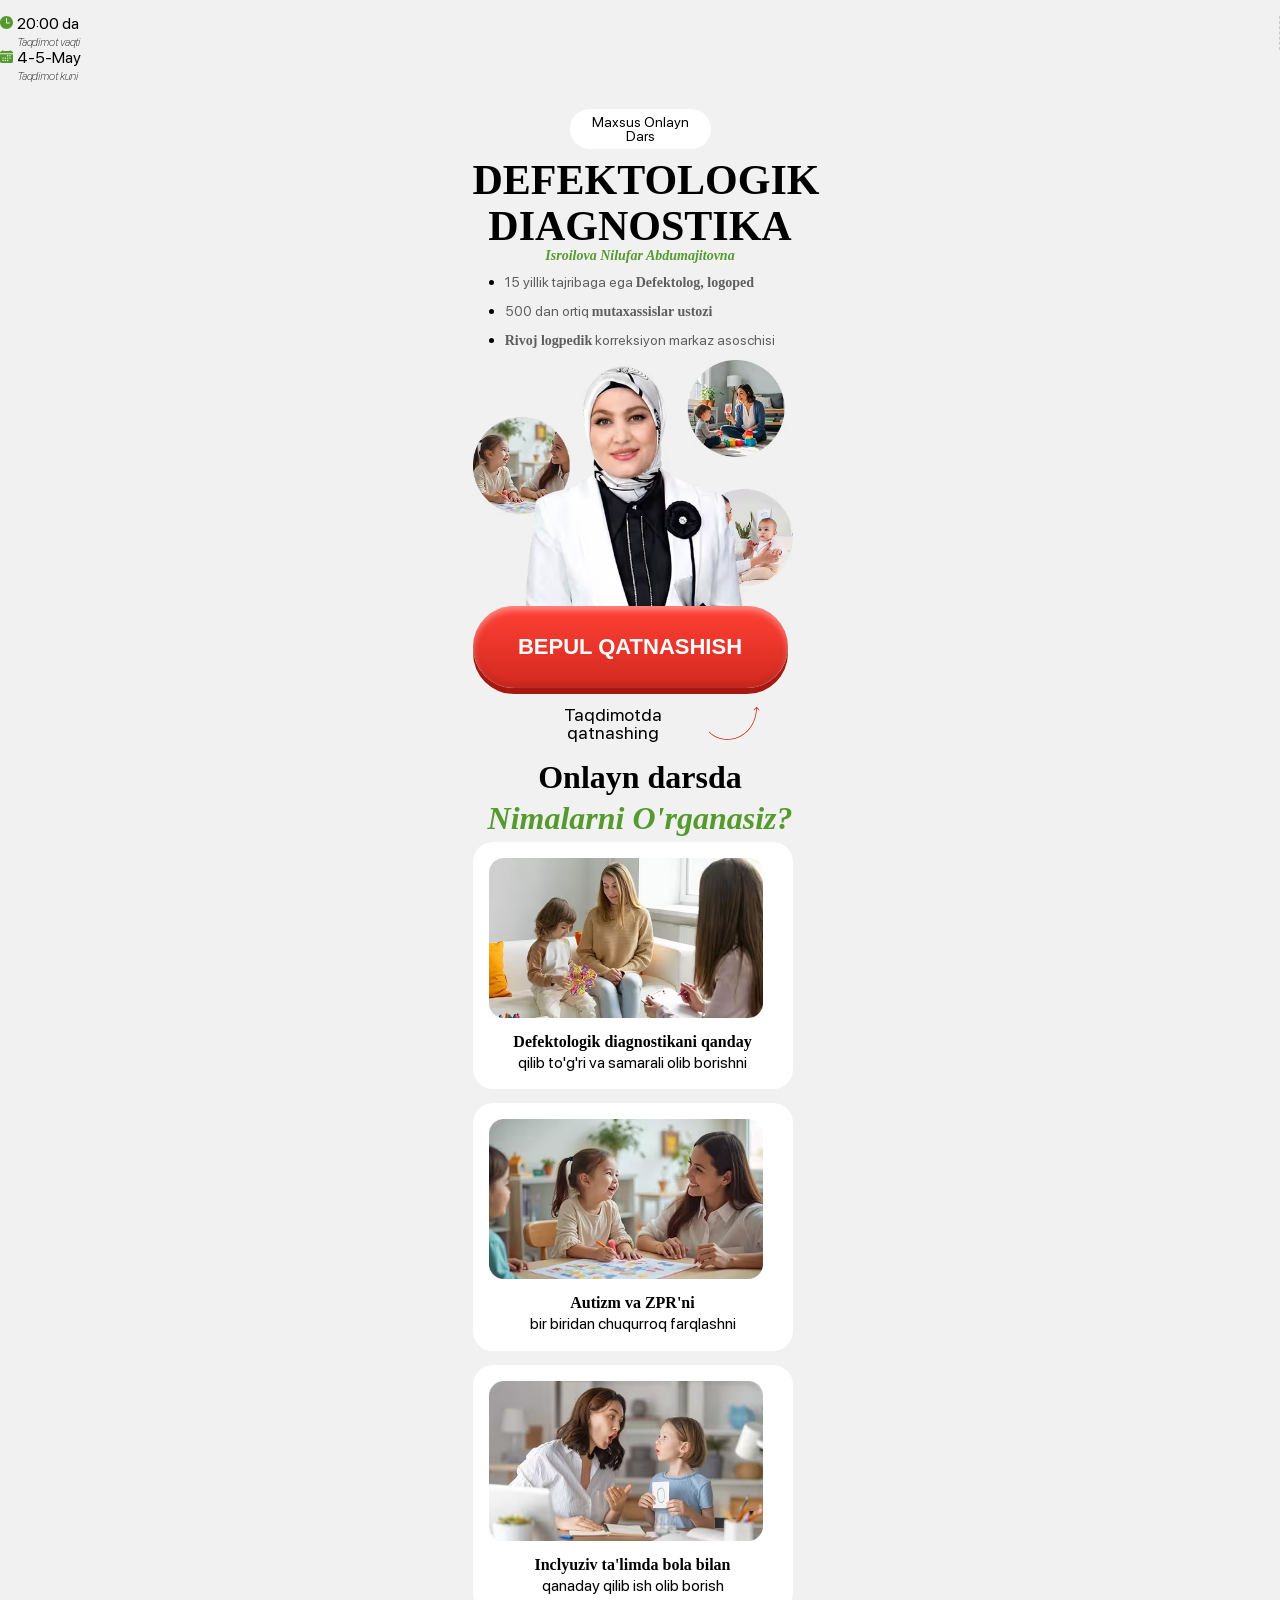
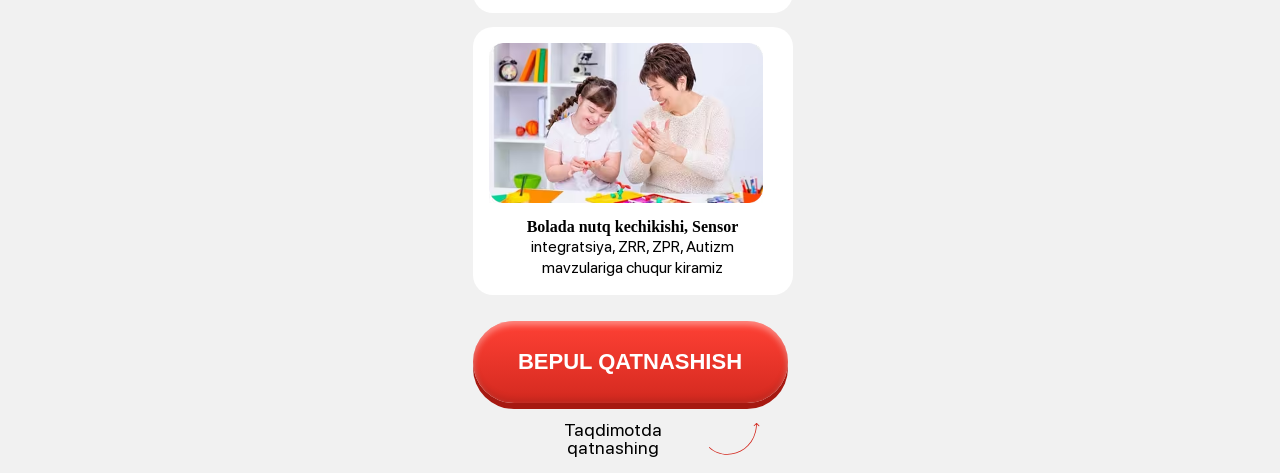
==== a/index.html @ 93848350 "first commit" ====
<!DOCTYPE html>
<html lang="uz">

<head>
  <meta charset="UTF-8">
  <meta name="viewport" content="width=device-width, initial-scale=1.0">
  <title>Isroilova Nilufar Abdumajitovna</title>
  <style>
    * {
      margin: 0;
      padding: 0;
      box-sizing: border-box
    }

    body {
      background-color: #F1F1F1
    }

    .header {
      padding-top: 16px;
      padding-bottom: 24px
    }
a
    .header__container {
      max-width: 375px;
      margin-left: auto;
      margin-right: auto;
      padding-left: 20px;
      padding-right: 20px;
      display: flex;
      align-items: start;
      justify-content: center;
      gap: 14px
    }

    .header__row {
      display: flex;
      align-items: start;
      gap: 4px;
      border-right: 1px dashed #CBCBCB;
      padding-right: 14px
    }

    .header__row__1 {
      display: flex;
      align-items: start;
      gap: 4px
    }

    .right__text {
      font-family: SFProDisplayRegular;
      font-weight: 400;
      font-size: 16px;
      line-height: 100%;
      color: #000
    }

    .right__span {
      margin-top: 5px;
      font-family: SFProDisplayThin;
      font-weight: 200;
      font-size: 11px;
      line-height: 100%
    }

    .hero {
      padding-top: 1px;
      padding-bottom: 15px
    }

    .hero__container {
      max-width: 375px;
      margin-left: auto;
      margin-right: auto;
      padding-left: 20px;
      padding-right: 20px
    }

    .hero__text {
      font-family: SFProDisplayRegular;
      font-weight: 400;
      font-size: 14px;
      line-height: 100%;
      text-align: center;
      color: #000;
      background-color: #FFF;
      padding: 6px 10px;
      max-width: 141px;
      width: 100%;
      margin-left: auto;
      margin-right: auto;
      margin-bottom: 8px;
      border-radius: 50px
    }

    .hero__title {
      font-family: SFProDisplayBold;
      font-weight: 700;
      font-size: clamp(26px, 11vw, 42px);
      line-height: 110.00000000000001%;
      text-align: center;
      margin-left: auto;
      margin-right: auto
    }

    .hero__inner {
      margin-left: auto;
      margin-right: auto;
      display: flex;
      align-items: center;
      flex-direction: column
    }

    .inner__text {
      font-family: PlayfairDisplay;
      font-weight: 700;
      font-size: 14px;
      line-height: 100%;
      color: #559A2D;
      font-style: italic
    }

    .nav__list {
      margin-top: 10px;
      display: flex;
      align-items: start;
      flex-direction: column;
      gap: 10px;
      margin-bottom: 10px
    }

    .nav__link {
      font-family: SFProDisplayRegular;
      font-weight: 400;
      font-size: 14px;
      line-height: 120%;
      text-decoration: none;
      color: #5E5E5E
    }

    .nav__link span {
      font-family: SFProDisplayBold;
      font-weight: 700;
      font-size: 14px;
      line-height: 120%
    }

    .logo {
      height: auto;
      max-width: 320px;
      width: 100%
    }

    .hero__btn {
      margin-top: -48px;
      font-family: 'SF Pro Display', sans-serif;
      font-weight: 700;
      font-size: 22px;
      line-height: 100%;
      text-align: center;
      text-transform: uppercase;
      color: #FFF;
      max-width: 315px;
      width: 100%;
      padding: 30px 0;
      cursor: pointer;
      border: none;
      border-radius: 100px;
      background: linear-gradient(180deg, #FF4135 0%, #D3291F 100%);
      box-shadow: 0 6px 0 0 #A61911, inset 0 4px 6px rgb(255 255 255 / .4), inset 0 -4px 6px rgb(0 0 0 / .1);
      transition: all 0.2s ease;
      margin-left: auto;
      margin-right: auto
    }

    .hero__btn:active {
      transform: translateY(3px);
      box-shadow: 0 3px 0 0 #A61911, inset 0 4px 6px rgb(255 255 255 / .4)
    }

    .hero__box {
      margin-top: 18px;
      gap: 4px;
      display: flex;
      align-items: center;
      margin-left: auto;
      margin-right: auto;
      max-width: 240px;
      width: 100%
    }

    .hero__box__text {
      font-family: SFProDisplayRegular;
      font-weight: 400;
      font-size: 18px;
      line-height: 100%;
      text-align: center
    }

    .arrow {
      height: auto
    }

    .online {
      padding-top: 0;
      padding-bottom: 16px
    }

    .online__container {
      max-width: 375px;
      margin-left: auto;
      margin-right: auto;
      padding-left: 20px;
      padding-right: 20px
    }

    .online__title {
      font-family: SFProDisplayBold;
      font-weight: 700;
      font-style: Bold;
      font-size: clamp(24px, 7vw, 32px);
      line-height: 130%;
      text-align: center;
      margin-bottom: 2px
    }

    .online__title span {
      font-family: PlayfairDisplay;
      font-weight: 700;
      font-style: Bold;
      font-style: italic;
      font-size: clamp(24px, 7vw, 32px);
      line-height: 130%;
      text-align: center;
      color: #559A2D;
      text-transform: capitalize
    }

    .wrapper {
      margin-bottom: 60px
    }

    .wrapper__col {
      max-width: 320px;
      width: 100%;
      padding: 16px;
      background-color: #fff;
      margin-bottom: 14px;
      border-radius: 20px
    }

    .hero__img {
      margin-bottom: 10px;
      max-width: 274px;
      width: 100%;
      margin-left: auto;
      margin-right: auto;
      height: auto
    }

    .col__text {
      font-family: SFProDisplayRegular;
      font-weight: 400;
      font-size: 16px;
      line-height: 130%;
      text-align: center
    }

    .col__text b {
      font-family: SFProDisplayBold;
      font-weight: 700;
      font-size: 16px;
      line-height: 130%;
      text-align: center
    }

   @media (max-width:340px) {
    .col__text b {
      font-size: 15px;
    }
   }
  </style>
  <link rel="stylesheet" href="./css/main.css" media="print" onload="this.media='all'" />
  <noscript>
    <link rel="stylesheet" href="./css/main.css" />
  </noscript>
</head>

<body>

  <header class="header">
    <div class="header__container container">
      <div class="header__row">
        <img src="./images/header/clock.svg" width="13" height="13" loading="lazy" decoding="async" alt="Logo">
        <div>
          <p class="right__text">20:00 da</p>
          <span class="right__span">Taqdimot vaqti</span>
        </div>
      </div>
      <div class="header__row__1">
        <img src="./images/header/clanedar.svg" width="13" height="13" loading="lazy" decoding="async" alt="Logo">
        <div>
          <p class="right__text">4-5-May</p>
          <span class="right__span">Taqdimot kuni</span>
        </div>
      </div>
    </div>
  </header>

  <main>
    <section class="hero">
      <div class="hero__container container">
        <p class="hero__text">Maxsus Onlayn Dars</p>
        <h2 class="hero__title">
          DEFEKTOLOGIK <br>
          DIAGNOSTIKA
        </h2>
        <div class="hero__inner">
          <p class="inner__text">Isroilova Nilufar Abdumajitovna</p>
          <ul class="nav__list">
            <li class="nav__item">
              <a href="#" class="nav__link">
                15 yillik tajribaga ega <span>Defektolog, logoped</span>
              </a>
            </li>
            <li class="nav__item">
              <a href="#" class="nav__link">
                500 dan ortiq <span>mutaxassislar ustozi</span>
              </a>
            </li>
            <li class="nav__item">
              <a href="#" class="nav__link">
                <span>Rivoj logpedik</span> korreksiyon markaz asoschisi
              </a>
            </li>
          </ul>
        </div>
        <div class="hero__col">
          <img src="./images/hero/logo.avif" width="320" height="310" fetchpriority="high" decoding="async" class="logo"
            alt="logo">
          <button class="hero__btn webinar-cta" id="open">
            Bepul qatnashish
          </button>
        </div>
        <div class="hero__box">
          <p class="hero__box__text">Taqdimotda qatnashing</p>
          <img src="./images/hero/arrow.svg" width="51" height="60" loading="lazy" decoding="async" alt="arrow"
            class="arrow">
        </div>
      </div>
    </section>

    <section class="online">
      <div class="online__container container">
        <h2 class="online__title">Onlayn darsda <br> <span>nimalarni o'rganasiz?</span></h2>
        <div class="wrapper">
          <div class="wrapper__col">
            <img src="./images/hero/img__1.avif" width="274" height="164" loading="lazy" decoding="async" alt="image"
              class="hero__img">
            <p class="col__text"><b>Defektologik diagnostikani qanday</b> <br>
              qilib to'g'ri va samarali olib borishni</p>
          </div>
          <div class="wrapper__col">
            <img src="./images/hero/img__2.avif" width="274" height="164" loading="lazy" decoding="async" alt="image"
              class="hero__img">
            <p class="col__text"><b>Autizm va ZPR'ni</b><br> bir biridan chuqurroq farqlashni</p>
          </div>
          <div class="wrapper__col">
            <img src="./images/hero/img__3.avif" width="274" height="164" loading="lazy" decoding="async" alt="image"
              class="hero__img">
            <p class="col__text"><b>Inclyuziv ta'limda bola bilan</b> <br> qanaday qilib ish olib borish</p>
          </div>
          <div class="wrapper__col">
            <img src="./images/hero/img__4.avif" width="274" height="164" loading="lazy" decoding="async" alt="image"
              class="hero__img">
            <p class="col__text"><b>Bolada nutq kechikishi, Sensor</b> <br> integratsiya, ZRR, ZPR, Autizm <br>
              mavzulariga chuqur kiramiz
            </p>
          </div>
        </div>
        <button class="hero__btn webinar-cta" id="open">
          Bepul qatnashish
        </button>
        <div class="hero__box">
          <p class="hero__box__text">Taqdimotda qatnashing</p>
          <img src="./images/hero/arrow.svg" width="51" height="60" loading="lazy" decoding="async" alt="arrow"
            class="arrow">
        </div>
      </div>
    </section>
  </main>

  <div id="registrationModal" class="homeModal" style="display: none">
    <div class="homeModalOverlay"></div>
    <div class="homeFormContainer">
      <button class="closeButton" id="closeModalBtn">
        <svg xmlns="http://www.w3.org/2000/svg" width="16" height="16" viewBox="0 0 12 12" fill="none">
          <path d="M1 11L11 1M1 1.00001L11 11" stroke="currentColor" stroke-width="1.5" stroke-linecap="round" />
        </svg>
      </button>
      <div class="homeFormTop">
        <h1 class="homeFormTopTitle">
          Ro'yxatdan o'tish uchun <br> ma'lumotlaringizni kiriting!
        </h1>
      </div>
      <form id="registrationForm" name="contact-form">
        <div class="HomeFormRow">
          <label class="HomeFormRowLabel" for="name">Ismingiz:</label>
          <input class="HomeFormRowInput" type="text" id="name" name="name" placeholder="Ismingizni kiriting"
            autocomplete="name" />
          <p class="homeFormErrorText" id="nameError" style="display: none">❌ Ismingizni kiriting!</p>
        </div>

        <div class="HomeFormRow">
          <label class="HomeFormRowLabel" for="phone">Telefon raqamingiz:</label>
          <div class="phone-input-container">
            <button type="button" class="selected-country" id="selectedCountry">
              <div id="selectedCountryFlag" style="display: flex; align-items: center;"></div>
              <svg id="dropdownIcon" xmlns="http://www.w3.org/2000/svg" width="16" height="16" viewBox="0 0 24 24"
                fill="none" stroke="currentColor" stroke-width="2" stroke-linecap="round" stroke-linejoin="round">
                <polyline points="6 9 12 15 18 9"></polyline>
              </svg>
              <span class="selected-code" id="selectedCountryCodeText">+998</span>
            </button>
            <div class="country-dropdown" id="countryDropdown" style="display:none"></div>
            <div class="phone-field" style="flex: 1;">
              <input class="HomeFormRowInput phone-input" type="tel" id="phone" name="phone" inputmode="numeric"
                placeholder="88 888 88 88" autocomplete="tel"
                style="border: none; background-color: transparent; padding-left: 5px; width: 100%;" />
            </div>
          </div>
          <p class="homeFormErrorText" id="phoneError" style="display:none">❌ Telefon raqam mos emas!</p>
        </div>

        <button type="submit" class="HomeFormBtn" id="submitBtn">DAVOM ETISH</button>
      </form>
    </div>
  </div>


  <script defer src="/js/phoneFormatter.js"></script>
  <script defer src="/js/app.js"></script>
</body>

</html>
---- a/css/main.css ----
@font-face {
  font-family: SFProDisplayThin;
  src: url(../fonts/SFProDisplay/SFPRODISPLAYTHINITALIC.woff2);
  font-display: swap;
}

@font-face {
  font-family: SFProDisplayRegular;
  src: url(../fonts/SFProDisplay/SFPRODISPLAYREGULAR.woff2);
  font-display: swap;
}

@font-face {
  font-family: SFProDisplayBold;
  src: url(../fonts/SFProDisplay/SFPRODISPLAYBOLD.woff2);
  font-display: swap;
}

@font-face {
  font-family: PlayfairDisplay;
  src: url(../fonts/PlayfairDisplay/PlayfairDisplay-Bold.woff2);
  font-display: swap;
}

.homeModal,
.homeModalOverlay {
  position: fixed;
  top: 0;
  height: 100vh;
  width: 100%;
  left: 0
}

.homeModal {
  z-index: 30;
  justify-content: center;
  align-items: center;
  display: flex
}

.homeModalOverlay {
  background-color: rgb(0 0 0 / .3);
  backdrop-filter: blur(5px)
}

.homeFormContainer {
  position: fixed;
  z-index: 30;
  background-color: #fff;
  color: #000;
  border-radius: 8px;
  padding: 20px 40px 40px;
  width: 100%;
  max-width: 520px;
  box-shadow: 0 4px 12px rgb(0 0 0 / .1);
  margin: 0 20px;
  top: 50%;
  left: 50%;
  transform: translate(-50%, -50%)
}

.homeFormTop {
  display: flex;
  justify-content: space-between
}

.homeFormTopTitle {
  font-family: Inter, sans-serif;
  font-size: clamp(21px, 6.6vw, 24px);
  margin: 0 0 20px;
  color: #000;
  font-weight: 600;
  text-align: center;
  margin-left: auto;
  margin-right: auto
}

.closeButton {
  background: 0 0;
  border: none;
  cursor: pointer;
  padding: 4px;
  justify-content: center;
  align-items: center;
  display: flex;
  position: absolute;
  top: 20px;
  right: 20px;
  color: #000
}

.homeFormErrorText {
  color: #e53e3e;
  margin-bottom: 12px;
  font-size: 14px;
  font-family: system-ui, -apple-system, sans-serif;
  padding-top: 5px;
  padding-bottom: 5px
}

.HomeFormRowInput,
.HomeFormRowLabel {
  font-family: system-ui, -apple-system, sans-serif;
  font-size: 18px
}

.HomeFormRow {
  margin-bottom: 20px
}

.HomeFormRowLabel {
  display: block;
  margin-bottom: 6px;
  color: #000
}

.HomeFormRowInput {
  width: 100%;
  padding: 10px 16px;
  border: 1px solid #c9c9c9;
  min-height: 48px;
  background-color: #f3f7f8;
  border-radius: 6px;
  font-weight: 400;
  outline: 0;
  height: 50px;
  transition: border-color .2s
}

.HomeFormRowInput:focus {
  border-color: #FB0
}

.HomeFormRowInput::placeholder {
  color: #aaa
}

.HomeFormBtn {
  font-family: sans-serif;
  height: 60px;
  width: 100%;
  cursor: pointer;
  border-radius: 10px;
  background: #FB0;
  transition: .3s;
  font-weight: 700;
  font-size: 28px;
  color: #fff;
  text-transform: uppercase;
  border: none;
  position: relative;
  display: flex;
  align-items: center;
  justify-content: center
}

.phone-input-container {
  display: flex;
  align-items: center;
  position: relative;
  border: 1px solid #c9c9c9;
  background-color: #fff0;
  border-radius: 6px
}

.selected-code {
  display: flex;
  margin-left: 10px
}

.selected-country {
  display: flex;
  align-items: center;
  padding: 10px;
  padding-right: 0;
  border-radius: 6px;
  cursor: pointer;
  min-height: 50px;
  font-family: sans-serif;
  font-size: 18px;
  font-weight: 400;
  min-width: max-content;
  border: none;
  background-color: #fff0
}

.country-dropdown {
  position: absolute;
  top: 110%;
  left: 0;
  width: 100%;
  background-color: #fff;
  border: 1px solid #c9c9c9;
  border-radius: 6px;
  box-shadow: 0 4px 12px rgb(0 0 0 / .1);
  z-index: 40;
  max-height: 200px;
  overflow-y: auto
}

.country-option {
  display: flex;
  justify-content: space-between;
  align-items: center;
  padding: 10px;
  cursor: pointer
}

.country-option:hover {
  background-color: #f3f7f8
}

.country-option.selected {
  background-color: #e6f0fa
}

@media screen and (max-width:768px) {
  .homeFormContainer {
    max-width: 100%;
    padding: 80px 20px 20px;
    margin: 0;
    border-radius: 6px;
    height: 100vh
  }

  .homeFormTopTitle {
    text-align: center;
    max-width: 408px;
    margin-left: auto;
    margin-right: auto;
    font-weight: 700;
    margin-bottom: 15px
  }

  .homeFormTop {
    flex-direction: column;
    align-items: flex-start
  }

  .closeButton {
    width: 100%;
    height: 50px;
    background-color: #000;
    color: #fff;
    padding-right: 20px;
    top: 0;
    left: 0;
    justify-content: end
  }

  .homeFormErrorText {
    font-size: 12px;
    margin-bottom: 8px
  }

  .HomeFormRowLabel {
    margin-bottom: 6px
  }

  .HomeFormRowInput {
    padding: 0 12px;
    min-height: 40px;
    background-color: #fff0
  }

  .HomeFormRowInput::placeholder {
    color: #a3a3a3
  }

  .HomeFormBtn {
    font-size: 18px;
    font-weight: 700;
    margin-top: 24px
  }
}

@media screen and (max-width:480px) {
  .homeFormContainer {
    max-width: 100%;
    padding: 80px 20px 20px;
    margin: 0;
    border-radius: 6px;
    height: 100vh
  }

  .homeFormTopTitle {
    text-align: center;
    margin: 0 auto 15px
  }

  .homeFormErrorText {
    font-size: 12px;
    margin-bottom: 8px
  }

  .HomeFormRowLabel {
    margin-bottom: 6px
  }

  .HomeFormRowInput {
    padding: 0 12px;
    min-height: 40px;
    background-color: #fff0;
    border-radius: 10px
  }

  .HomeFormRowInput::placeholder {
    color: #a3a3a3
  }

  .HomeFormBtn {
    font-size: 16px;
    padding: 10px 0;
    margin-top: 24px;
    height: 50px
  }
}

.homeModal,
.homeModalOverlay {
  position: fixed;
  top: 0;
  height: 100vh;
  width: 100%;
  left: 0
}

.homeModal {
  z-index: 30;
  justify-content: center;
  align-items: center;
  display: flex
}

.homeModalOverlay {
  background-color: rgb(0 0 0 /.3);
  backdrop-filter: blur(5px)
}

.homeFormContainer {
  position: relative;
  z-index: 30;
  background-color: #fff;
  color: #000;
  border-radius: 8px;
  padding: 20px 40px 40px;
  width: 100%;
  max-width: 520px;
  box-shadow: 0 4px 12px rgb(0 0 0 / .1);
  margin: 0 20px;
  position: fixed;
  top: 50%;
  left: 50%;
  transform: translate(-50%, -50%)
}

.homeFormTop {
  display: flex;
  justify-content: space-between
}

.homeFormTopTitle {
  font-family: Inter, sans-serif;
  font-size: clamp(21px, 6.6vw, 24px);
  margin: 0 0 20px;
  color: #000;
  font-weight: 600;
  text-align: center;
  margin-left: auto;
  margin-right: auto
}

.closeButton {
  background: 0 0;
  border: none;
  cursor: pointer;
  padding: 4px;
  justify-content: center;
  align-items: center;
  display: flex;
  position: absolute;
  top: 20px;
  right: 20px;
  color: #000
}

.homeFormErrorText {
  color: #e53e3e;
  margin-bottom: 12px;
  font-size: 14px;
  font-family: system-ui, -apple-system, BlinkMacSystemFont, "Segoe UI", sans-serif;
  padding-top: 5px;
  padding-bottom: 5px
}

.HomeFormRowInput,
.HomeFormRowLabel {
  font-family: system-ui, -apple-system, BlinkMacSystemFont, "Segoe UI", sans-serif;
  font-size: 18px
}

.HomeFormRow {
  margin-bottom: 20px
}

.HomeFormRowLabel {
  display: block;
  margin-bottom: 6px;
  color: #000
}

.HomeFormRowInput {
  width: 100%;
  padding: 10px 16px;
  border: 1px solid #c9c9c9;
  min-height: 48px;
  background-color: #f3f7f8;
  border-radius: 6px;
  font-weight: 400;
  outline: 0;
  height: 50px;
  transition: border-color 0.2s
}

.HomeFormRowInput:focus {
  border-color: #e71f1f
}

.HomeFormRowInput::placeholder {
  color: #aaa
}

.HomeFormBtn {
  font-family: sans-serif;
  height: 60px;
  width: 100%;
  cursor: pointer;
  border-radius: 10px;
  background-color: #e71f1f;
  transition: 0.3s;
  font-weight: 700;
  font-size: 28px;
  color: #fff;
  text-transform: uppercase;
  border: none;
  position: relative;
  display: flex;
  align-items: center;
  justify-content: center
}

.phone-input-container {
  display: flex;
  align-items: center;
  position: relative;
  border: 1px solid #c9c9c9;
  background-color: #fff0;
  border-radius: 6px
}

.phone-input-container:focus {
  border-color: #e71f1f
}

.selected-code {
  display: flex;
  margin-left: 10px
}

.country-selector {
  position: relative;
  margin-right: 10px
}

.selected-country {
  display: flex;
  align-items: center;
  padding: 10px;
  padding-right: 0;
  border-radius: 6px;
  cursor: pointer;
  min-height: 50px;
  font-family: sans-serif !important;
  font-size: 18px;
  font-weight: 400 !important;
  min-width: max-content;
  border: none;
  background-color: #fff0
}

.country-dropdown {
  position: absolute;
  top: 110%;
  left: 0;
  width: 100%;
  background-color: #fff;
  border: 1px solid #c9c9c9;
  border-radius: 6px;
  box-shadow: 0 4px 12px rgb(0 0 0 / .1);
  z-index: 40;
  max-height: 200px;
  overflow-y: auto;
  font-family: sans-serif !important;
  font-weight: 400 !important
}

.country-option {
  display: flex;
  justify-content: space-between;
  align-items: center;
  padding: 10px;
  cursor: pointer;
  font-family: sans-serif;
  font-weight: 400 !important
}

.country-option:hover {
  background-color: #f3f7f8
}

.country-option.selected {
  background-color: #e6f0fa
}

@media screen and (max-width:768px) {
  .homeFormContainer {
    max-width: 100%;
    padding: 80px 20px 20px;
    margin: 0;
    border-radius: 6px;
    height: 100vh
  }

  .homeFormTopTitle {
    text-align: center;
    max-width: 408px;
    margin-left: auto;
    margin-right: auto;
    font-weight: 700;
    margin-bottom: 15px
  }

  .homeFormTop {
    flex-direction: column;
    align-items: flex-start
  }

  .closeButton {
    width: 100%;
    height: 50px;
    background-color: #000;
    color: #fff;
    padding-right: 20px;
    top: 0;
    left: 0;
    justify-content: end
  }

  .homeFormErrorText {
    font-size: 12px;
    margin-bottom: 8px
  }

  .HomeFormRowLabel {
    margin-bottom: 6px
  }

  .HomeFormRowInput {
    padding: 0 12px;
    min-height: 40px;
    background-color: #fff0
  }

  .HomeFormRowInput::placeholder {
    color: #a3a3a3
  }

  .HomeFormBtn {
    font-size: 18px;
    font-weight: 700;
    margin-top: 24px
  }
}

@media screen and (max-width:480px) {
  .homeFormContainer {
    max-width: 100%;
    padding: 80px 20px 20px;
    margin: 0;
    border-radius: 6px;
    height: 100vh
  }

  .homeFormTopTitle {
    text-align: center;
    margin: 0 auto 15px
  }

  .homeFormErrorText {
    font-size: 12px;
    margin-bottom: 8px
  }

  .HomeFormRowLabel {
    margin-bottom: 6px
  }

  .HomeFormRowInput {
    padding: 0 12px;
    min-height: 40px;
    background-color: #fff0;
    border-radius: 10px
  }

  .HomeFormRowInput::placeholder {
    color: #a3a3a3
  }

  .HomeFormBtn {
    font-size: 16px;
    padding: 10px 0;
    margin-top: 24px;
    height: 50px
  }
}
---- a/css/main.css ----
@font-face {
  font-family: SFProDisplayThin;
  src: url(../fonts/SFProDisplay/SFPRODISPLAYTHINITALIC.woff2);
  font-display: swap;
}

@font-face {
  font-family: SFProDisplayRegular;
  src: url(../fonts/SFProDisplay/SFPRODISPLAYREGULAR.woff2);
  font-display: swap;
}

@font-face {
  font-family: SFProDisplayBold;
  src: url(../fonts/SFProDisplay/SFPRODISPLAYBOLD.woff2);
  font-display: swap;
}

@font-face {
  font-family: PlayfairDisplay;
  src: url(../fonts/PlayfairDisplay/PlayfairDisplay-Bold.woff2);
  font-display: swap;
}

.homeModal,
.homeModalOverlay {
  position: fixed;
  top: 0;
  height: 100vh;
  width: 100%;
  left: 0
}

.homeModal {
  z-index: 30;
  justify-content: center;
  align-items: center;
  display: flex
}

.homeModalOverlay {
  background-color: rgb(0 0 0 / .3);
  backdrop-filter: blur(5px)
}

.homeFormContainer {
  position: fixed;
  z-index: 30;
  background-color: #fff;
  color: #000;
  border-radius: 8px;
  padding: 20px 40px 40px;
  width: 100%;
  max-width: 520px;
  box-shadow: 0 4px 12px rgb(0 0 0 / .1);
  margin: 0 20px;
  top: 50%;
  left: 50%;
  transform: translate(-50%, -50%)
}

.homeFormTop {
  display: flex;
  justify-content: space-between
}

.homeFormTopTitle {
  font-family: Inter, sans-serif;
  font-size: clamp(21px, 6.6vw, 24px);
  margin: 0 0 20px;
  color: #000;
  font-weight: 600;
  text-align: center;
  margin-left: auto;
  margin-right: auto
}

.closeButton {
  background: 0 0;
  border: none;
  cursor: pointer;
  padding: 4px;
  justify-content: center;
  align-items: center;
  display: flex;
  position: absolute;
  top: 20px;
  right: 20px;
  color: #000
}

.homeFormErrorText {
  color: #e53e3e;
  margin-bottom: 12px;
  font-size: 14px;
  font-family: system-ui, -apple-system, sans-serif;
  padding-top: 5px;
  padding-bottom: 5px
}

.HomeFormRowInput,
.HomeFormRowLabel {
  font-family: system-ui, -apple-system, sans-serif;
  font-size: 18px
}

.HomeFormRow {
  margin-bottom: 20px
}

.HomeFormRowLabel {
  display: block;
  margin-bottom: 6px;
  color: #000
}

.HomeFormRowInput {
  width: 100%;
  padding: 10px 16px;
  border: 1px solid #c9c9c9;
  min-height: 48px;
  background-color: #f3f7f8;
  border-radius: 6px;
  font-weight: 400;
  outline: 0;
  height: 50px;
  transition: border-color .2s
}

.HomeFormRowInput:focus {
  border-color: #FB0
}

.HomeFormRowInput::placeholder {
  color: #aaa
}

.HomeFormBtn {
  font-family: sans-serif;
  height: 60px;
  width: 100%;
  cursor: pointer;
  border-radius: 10px;
  background: #FB0;
  transition: .3s;
  font-weight: 700;
  font-size: 28px;
  color: #fff;
  text-transform: uppercase;
  border: none;
  position: relative;
  display: flex;
  align-items: center;
  justify-content: center
}

.phone-input-container {
  display: flex;
  align-items: center;
  position: relative;
  border: 1px solid #c9c9c9;
  background-color: #fff0;
  border-radius: 6px
}

.selected-code {
  display: flex;
  margin-left: 10px
}

.selected-country {
  display: flex;
  align-items: center;
  padding: 10px;
  padding-right: 0;
  border-radius: 6px;
  cursor: pointer;
  min-height: 50px;
  font-family: sans-serif;
  font-size: 18px;
  font-weight: 400;
  min-width: max-content;
  border: none;
  background-color: #fff0
}

.country-dropdown {
  position: absolute;
  top: 110%;
  left: 0;
  width: 100%;
  background-color: #fff;
  border: 1px solid #c9c9c9;
  border-radius: 6px;
  box-shadow: 0 4px 12px rgb(0 0 0 / .1);
  z-index: 40;
  max-height: 200px;
  overflow-y: auto
}

.country-option {
  display: flex;
  justify-content: space-between;
  align-items: center;
  padding: 10px;
  cursor: pointer
}

.country-option:hover {
  background-color: #f3f7f8
}

.country-option.selected {
  background-color: #e6f0fa
}

@media screen and (max-width:768px) {
  .homeFormContainer {
    max-width: 100%;
    padding: 80px 20px 20px;
    margin: 0;
    border-radius: 6px;
    height: 100vh
  }

  .homeFormTopTitle {
    text-align: center;
    max-width: 408px;
    margin-left: auto;
    margin-right: auto;
    font-weight: 700;
    margin-bottom: 15px
  }

  .homeFormTop {
    flex-direction: column;
    align-items: flex-start
  }

  .closeButton {
    width: 100%;
    height: 50px;
    background-color: #000;
    color: #fff;
    padding-right: 20px;
    top: 0;
    left: 0;
    justify-content: end
  }

  .homeFormErrorText {
    font-size: 12px;
    margin-bottom: 8px
  }

  .HomeFormRowLabel {
    margin-bottom: 6px
  }

  .HomeFormRowInput {
    padding: 0 12px;
    min-height: 40px;
    background-color: #fff0
  }

  .HomeFormRowInput::placeholder {
    color: #a3a3a3
  }

  .HomeFormBtn {
    font-size: 18px;
    font-weight: 700;
    margin-top: 24px
  }
}

@media screen and (max-width:480px) {
  .homeFormContainer {
    max-width: 100%;
    padding: 80px 20px 20px;
    margin: 0;
    border-radius: 6px;
    height: 100vh
  }

  .homeFormTopTitle {
    text-align: center;
    margin: 0 auto 15px
  }

  .homeFormErrorText {
    font-size: 12px;
    margin-bottom: 8px
  }

  .HomeFormRowLabel {
    margin-bottom: 6px
  }

  .HomeFormRowInput {
    padding: 0 12px;
    min-height: 40px;
    background-color: #fff0;
    border-radius: 10px
  }

  .HomeFormRowInput::placeholder {
    color: #a3a3a3
  }

  .HomeFormBtn {
    font-size: 16px;
    padding: 10px 0;
    margin-top: 24px;
    height: 50px
  }
}

.homeModal,
.homeModalOverlay {
  position: fixed;
  top: 0;
  height: 100vh;
  width: 100%;
  left: 0
}

.homeModal {
  z-index: 30;
  justify-content: center;
  align-items: center;
  display: flex
}

.homeModalOverlay {
  background-color: rgb(0 0 0 /.3);
  backdrop-filter: blur(5px)
}

.homeFormContainer {
  position: relative;
  z-index: 30;
  background-color: #fff;
  color: #000;
  border-radius: 8px;
  padding: 20px 40px 40px;
  width: 100%;
  max-width: 520px;
  box-shadow: 0 4px 12px rgb(0 0 0 / .1);
  margin: 0 20px;
  position: fixed;
  top: 50%;
  left: 50%;
  transform: translate(-50%, -50%)
}

.homeFormTop {
  display: flex;
  justify-content: space-between
}

.homeFormTopTitle {
  font-family: Inter, sans-serif;
  font-size: clamp(21px, 6.6vw, 24px);
  margin: 0 0 20px;
  color: #000;
  font-weight: 600;
  text-align: center;
  margin-left: auto;
  margin-right: auto
}

.closeButton {
  background: 0 0;
  border: none;
  cursor: pointer;
  padding: 4px;
  justify-content: center;
  align-items: center;
  display: flex;
  position: absolute;
  top: 20px;
  right: 20px;
  color: #000
}

.homeFormErrorText {
  color: #e53e3e;
  margin-bottom: 12px;
  font-size: 14px;
  font-family: system-ui, -apple-system, BlinkMacSystemFont, "Segoe UI", sans-serif;
  padding-top: 5px;
  padding-bottom: 5px
}

.HomeFormRowInput,
.HomeFormRowLabel {
  font-family: system-ui, -apple-system, BlinkMacSystemFont, "Segoe UI", sans-serif;
  font-size: 18px
}

.HomeFormRow {
  margin-bottom: 20px
}

.HomeFormRowLabel {
  display: block;
  margin-bottom: 6px;
  color: #000
}

.HomeFormRowInput {
  width: 100%;
  padding: 10px 16px;
  border: 1px solid #c9c9c9;
  min-height: 48px;
  background-color: #f3f7f8;
  border-radius: 6px;
  font-weight: 400;
  outline: 0;
  height: 50px;
  transition: border-color 0.2s
}

.HomeFormRowInput:focus {
  border-color: #e71f1f
}

.HomeFormRowInput::placeholder {
  color: #aaa
}

.HomeFormBtn {
  font-family: sans-serif;
  height: 60px;
  width: 100%;
  cursor: pointer;
  border-radius: 10px;
  background-color: #e71f1f;
  transition: 0.3s;
  font-weight: 700;
  font-size: 28px;
  color: #fff;
  text-transform: uppercase;
  border: none;
  position: relative;
  display: flex;
  align-items: center;
  justify-content: center
}

.phone-input-container {
  display: flex;
  align-items: center;
  position: relative;
  border: 1px solid #c9c9c9;
  background-color: #fff0;
  border-radius: 6px
}

.phone-input-container:focus {
  border-color: #e71f1f
}

.selected-code {
  display: flex;
  margin-left: 10px
}

.country-selector {
  position: relative;
  margin-right: 10px
}

.selected-country {
  display: flex;
  align-items: center;
  padding: 10px;
  padding-right: 0;
  border-radius: 6px;
  cursor: pointer;
  min-height: 50px;
  font-family: sans-serif !important;
  font-size: 18px;
  font-weight: 400 !important;
  min-width: max-content;
  border: none;
  background-color: #fff0
}

.country-dropdown {
  position: absolute;
  top: 110%;
  left: 0;
  width: 100%;
  background-color: #fff;
  border: 1px solid #c9c9c9;
  border-radius: 6px;
  box-shadow: 0 4px 12px rgb(0 0 0 / .1);
  z-index: 40;
  max-height: 200px;
  overflow-y: auto;
  font-family: sans-serif !important;
  font-weight: 400 !important
}

.country-option {
  display: flex;
  justify-content: space-between;
  align-items: center;
  padding: 10px;
  cursor: pointer;
  font-family: sans-serif;
  font-weight: 400 !important
}

.country-option:hover {
  background-color: #f3f7f8
}

.country-option.selected {
  background-color: #e6f0fa
}

@media screen and (max-width:768px) {
  .homeFormContainer {
    max-width: 100%;
    padding: 80px 20px 20px;
    margin: 0;
    border-radius: 6px;
    height: 100vh
  }

  .homeFormTopTitle {
    text-align: center;
    max-width: 408px;
    margin-left: auto;
    margin-right: auto;
    font-weight: 700;
    margin-bottom: 15px
  }

  .homeFormTop {
    flex-direction: column;
    align-items: flex-start
  }

  .closeButton {
    width: 100%;
    height: 50px;
    background-color: #000;
    color: #fff;
    padding-right: 20px;
    top: 0;
    left: 0;
    justify-content: end
  }

  .homeFormErrorText {
    font-size: 12px;
    margin-bottom: 8px
  }

  .HomeFormRowLabel {
    margin-bottom: 6px
  }

  .HomeFormRowInput {
    padding: 0 12px;
    min-height: 40px;
    background-color: #fff0
  }

  .HomeFormRowInput::placeholder {
    color: #a3a3a3
  }

  .HomeFormBtn {
    font-size: 18px;
    font-weight: 700;
    margin-top: 24px
  }
}

@media screen and (max-width:480px) {
  .homeFormContainer {
    max-width: 100%;
    padding: 80px 20px 20px;
    margin: 0;
    border-radius: 6px;
    height: 100vh
  }

  .homeFormTopTitle {
    text-align: center;
    margin: 0 auto 15px
  }

  .homeFormErrorText {
    font-size: 12px;
    margin-bottom: 8px
  }

  .HomeFormRowLabel {
    margin-bottom: 6px
  }

  .HomeFormRowInput {
    padding: 0 12px;
    min-height: 40px;
    background-color: #fff0;
    border-radius: 10px
  }

  .HomeFormRowInput::placeholder {
    color: #a3a3a3
  }

  .HomeFormBtn {
    font-size: 16px;
    padding: 10px 0;
    margin-top: 24px;
    height: 50px
  }
}
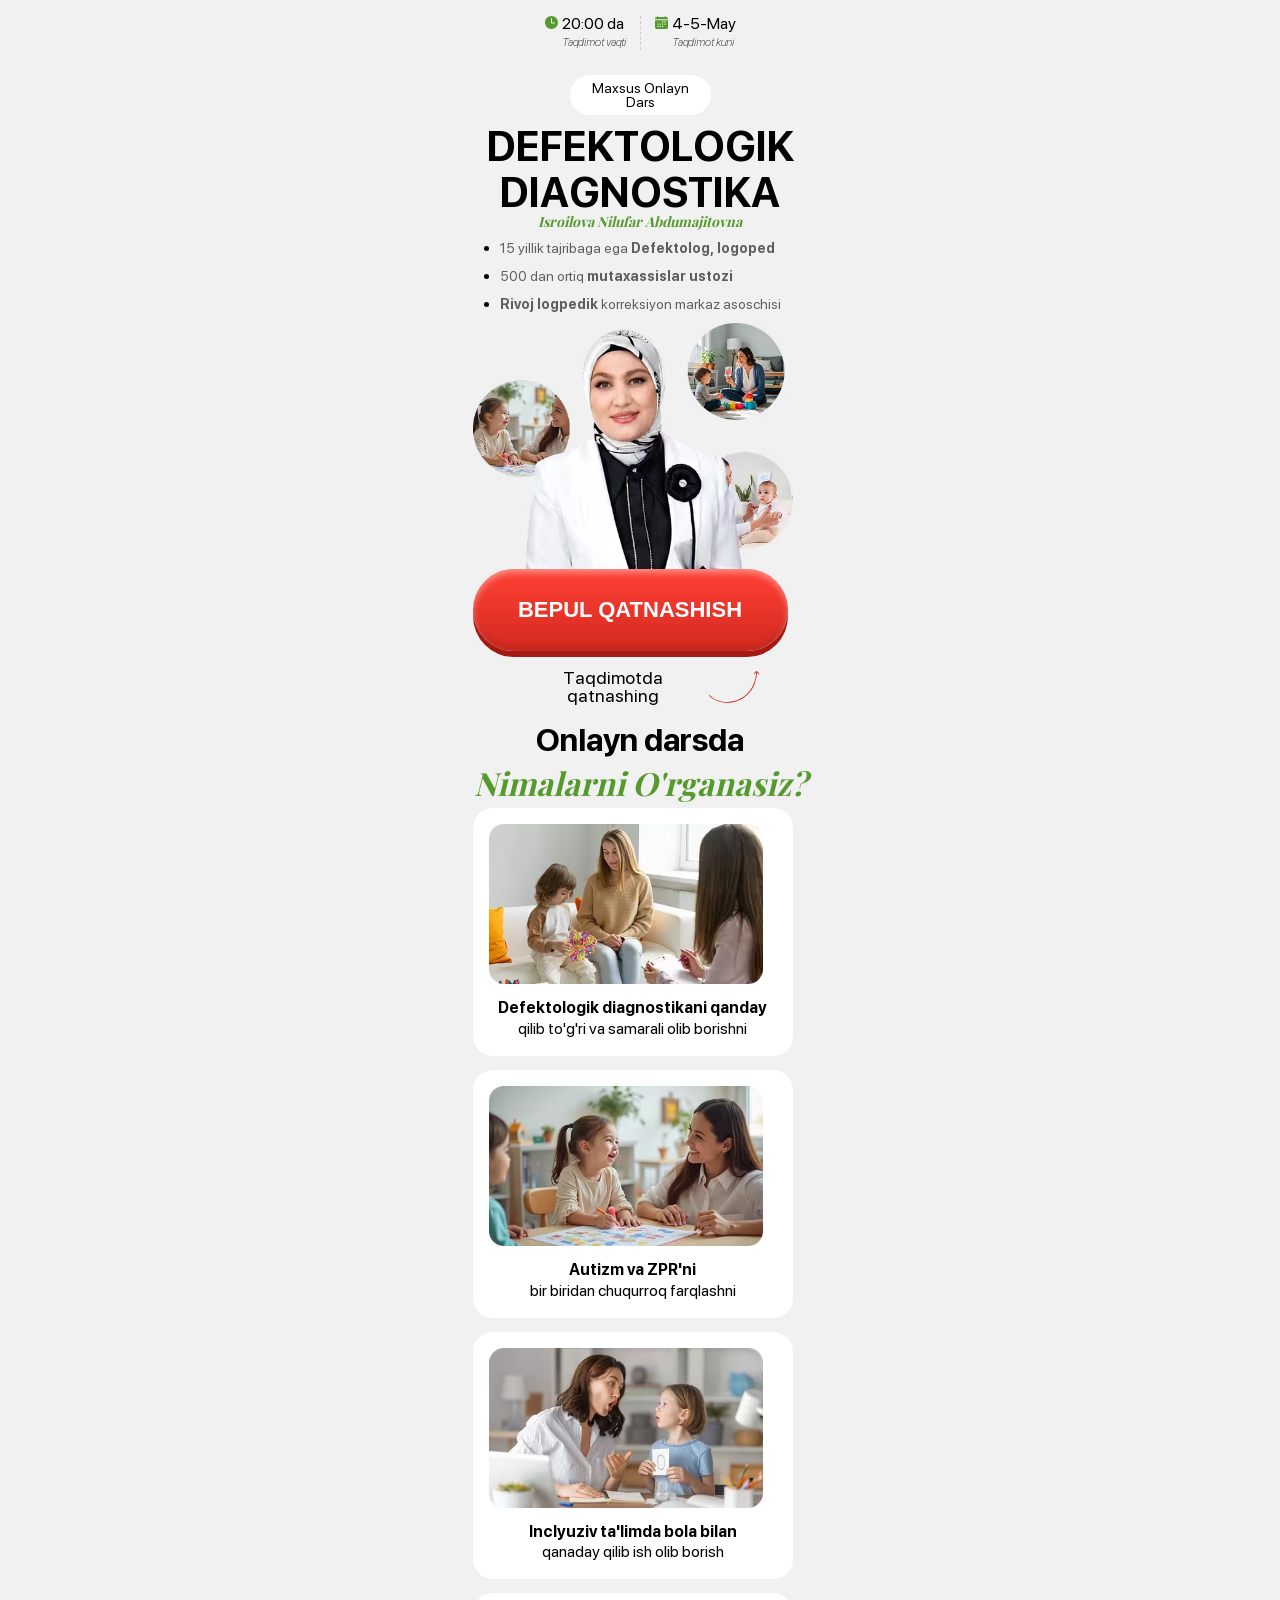
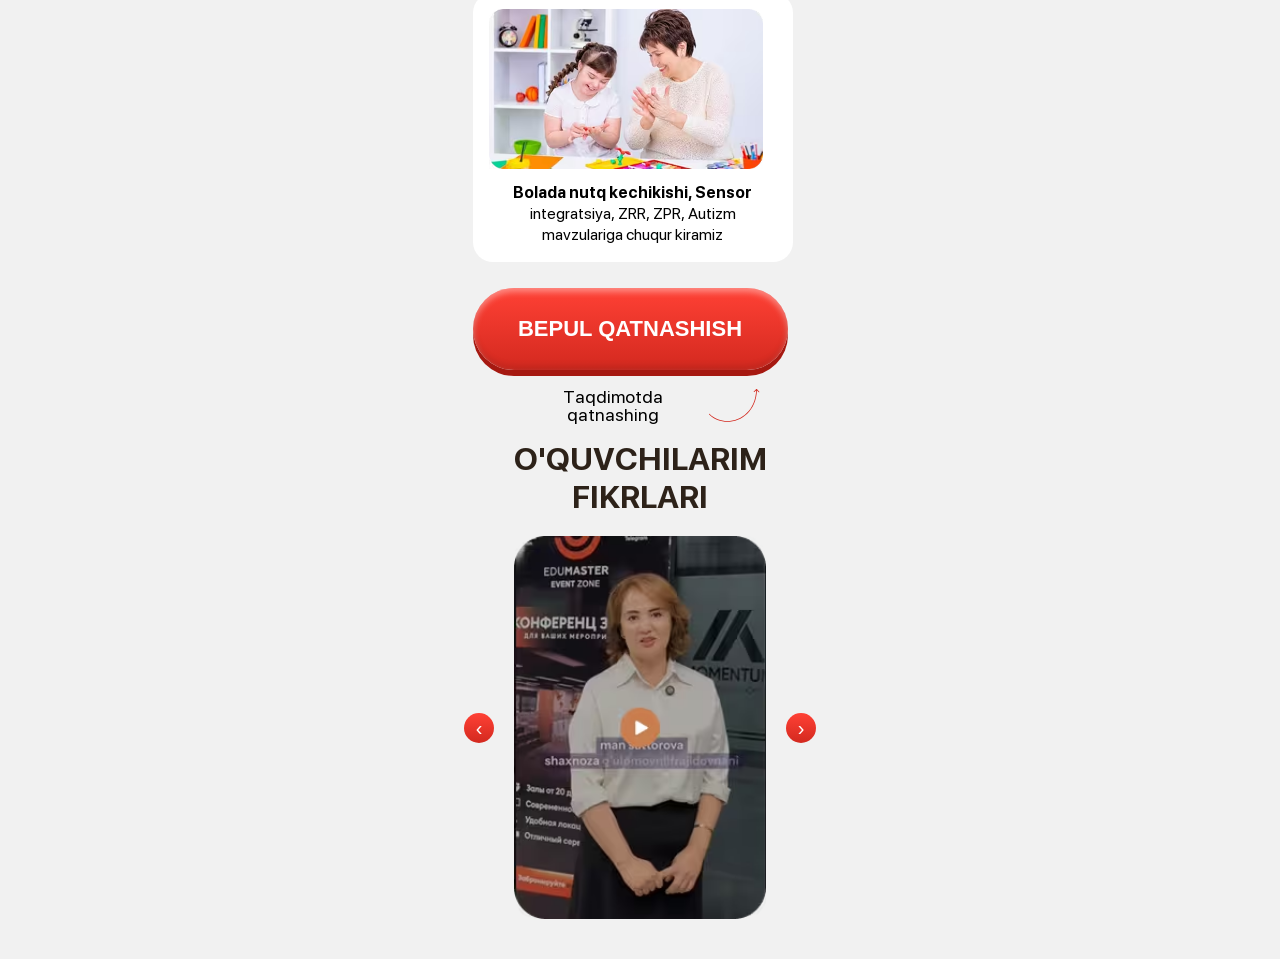
==== commit ef77529a: "push" ====
--- a/a/index.html
+++ b/a/index.html
@@ -6,279 +6,7 @@
   <meta name="viewport" content="width=device-width, initial-scale=1.0">
   <title>Isroilova Nilufar Abdumajitovna</title>
   <style>
-    * {
-      margin: 0;
-      padding: 0;
-      box-sizing: border-box
-    }
-
-    body {
-      background-color: #F1F1F1
-    }
-
-    .header {
-      padding-top: 16px;
-      padding-bottom: 24px
-    }
-a
-    .header__container {
-      max-width: 375px;
-      margin-left: auto;
-      margin-right: auto;
-      padding-left: 20px;
-      padding-right: 20px;
-      display: flex;
-      align-items: start;
-      justify-content: center;
-      gap: 14px
-    }
-
-    .header__row {
-      display: flex;
-      align-items: start;
-      gap: 4px;
-      border-right: 1px dashed #CBCBCB;
-      padding-right: 14px
-    }
-
-    .header__row__1 {
-      display: flex;
-      align-items: start;
-      gap: 4px
-    }
-
-    .right__text {
-      font-family: SFProDisplayRegular;
-      font-weight: 400;
-      font-size: 16px;
-      line-height: 100%;
-      color: #000
-    }
-
-    .right__span {
-      margin-top: 5px;
-      font-family: SFProDisplayThin;
-      font-weight: 200;
-      font-size: 11px;
-      line-height: 100%
-    }
-
-    .hero {
-      padding-top: 1px;
-      padding-bottom: 15px
-    }
-
-    .hero__container {
-      max-width: 375px;
-      margin-left: auto;
-      margin-right: auto;
-      padding-left: 20px;
-      padding-right: 20px
-    }
-
-    .hero__text {
-      font-family: SFProDisplayRegular;
-      font-weight: 400;
-      font-size: 14px;
-      line-height: 100%;
-      text-align: center;
-      color: #000;
-      background-color: #FFF;
-      padding: 6px 10px;
-      max-width: 141px;
-      width: 100%;
-      margin-left: auto;
-      margin-right: auto;
-      margin-bottom: 8px;
-      border-radius: 50px
-    }
-
-    .hero__title {
-      font-family: SFProDisplayBold;
-      font-weight: 700;
-      font-size: clamp(26px, 11vw, 42px);
-      line-height: 110.00000000000001%;
-      text-align: center;
-      margin-left: auto;
-      margin-right: auto
-    }
-
-    .hero__inner {
-      margin-left: auto;
-      margin-right: auto;
-      display: flex;
-      align-items: center;
-      flex-direction: column
-    }
-
-    .inner__text {
-      font-family: PlayfairDisplay;
-      font-weight: 700;
-      font-size: 14px;
-      line-height: 100%;
-      color: #559A2D;
-      font-style: italic
-    }
-
-    .nav__list {
-      margin-top: 10px;
-      display: flex;
-      align-items: start;
-      flex-direction: column;
-      gap: 10px;
-      margin-bottom: 10px
-    }
-
-    .nav__link {
-      font-family: SFProDisplayRegular;
-      font-weight: 400;
-      font-size: 14px;
-      line-height: 120%;
-      text-decoration: none;
-      color: #5E5E5E
-    }
-
-    .nav__link span {
-      font-family: SFProDisplayBold;
-      font-weight: 700;
-      font-size: 14px;
-      line-height: 120%
-    }
-
-    .logo {
-      height: auto;
-      max-width: 320px;
-      width: 100%
-    }
-
-    .hero__btn {
-      margin-top: -48px;
-      font-family: 'SF Pro Display', sans-serif;
-      font-weight: 700;
-      font-size: 22px;
-      line-height: 100%;
-      text-align: center;
-      text-transform: uppercase;
-      color: #FFF;
-      max-width: 315px;
-      width: 100%;
-      padding: 30px 0;
-      cursor: pointer;
-      border: none;
-      border-radius: 100px;
-      background: linear-gradient(180deg, #FF4135 0%, #D3291F 100%);
-      box-shadow: 0 6px 0 0 #A61911, inset 0 4px 6px rgb(255 255 255 / .4), inset 0 -4px 6px rgb(0 0 0 / .1);
-      transition: all 0.2s ease;
-      margin-left: auto;
-      margin-right: auto
-    }
-
-    .hero__btn:active {
-      transform: translateY(3px);
-      box-shadow: 0 3px 0 0 #A61911, inset 0 4px 6px rgb(255 255 255 / .4)
-    }
-
-    .hero__box {
-      margin-top: 18px;
-      gap: 4px;
-      display: flex;
-      align-items: center;
-      margin-left: auto;
-      margin-right: auto;
-      max-width: 240px;
-      width: 100%
-    }
-
-    .hero__box__text {
-      font-family: SFProDisplayRegular;
-      font-weight: 400;
-      font-size: 18px;
-      line-height: 100%;
-      text-align: center
-    }
-
-    .arrow {
-      height: auto
-    }
-
-    .online {
-      padding-top: 0;
-      padding-bottom: 16px
-    }
-
-    .online__container {
-      max-width: 375px;
-      margin-left: auto;
-      margin-right: auto;
-      padding-left: 20px;
-      padding-right: 20px
-    }
-
-    .online__title {
-      font-family: SFProDisplayBold;
-      font-weight: 700;
-      font-style: Bold;
-      font-size: clamp(24px, 7vw, 32px);
-      line-height: 130%;
-      text-align: center;
-      margin-bottom: 2px
-    }
-
-    .online__title span {
-      font-family: PlayfairDisplay;
-      font-weight: 700;
-      font-style: Bold;
-      font-style: italic;
-      font-size: clamp(24px, 7vw, 32px);
-      line-height: 130%;
-      text-align: center;
-      color: #559A2D;
-      text-transform: capitalize
-    }
-
-    .wrapper {
-      margin-bottom: 60px
-    }
-
-    .wrapper__col {
-      max-width: 320px;
-      width: 100%;
-      padding: 16px;
-      background-color: #fff;
-      margin-bottom: 14px;
-      border-radius: 20px
-    }
-
-    .hero__img {
-      margin-bottom: 10px;
-      max-width: 274px;
-      width: 100%;
-      margin-left: auto;
-      margin-right: auto;
-      height: auto
-    }
-
-    .col__text {
-      font-family: SFProDisplayRegular;
-      font-weight: 400;
-      font-size: 16px;
-      line-height: 130%;
-      text-align: center
-    }
-
-    .col__text b {
-      font-family: SFProDisplayBold;
-      font-weight: 700;
-      font-size: 16px;
-      line-height: 130%;
-      text-align: center
-    }
-
-   @media (max-width:340px) {
-    .col__text b {
-      font-size: 15px;
-    }
-   }
+   * { margin: 0; padding: 0; box-sizing: border-box } body { background-color: #F1F1F1 } .header { padding-top: 16px; padding-bottom: 24px } .header__container { max-width: 375px; margin-left: auto; margin-right: auto; padding-left: 20px; padding-right: 20px; display: flex; align-items: start; justify-content: center; gap: 14px } .header__row { display: flex; align-items: start; gap: 4px; border-right: 1px dashed #CBCBCB; padding-right: 14px } .header__row__1 { display: flex; align-items: start; gap: 4px } .right__text { font-family: SFProDisplayRegular; font-weight: 400; font-size: 16px; line-height: 100%; color: #000 } .right__span { margin-top: 5px; font-family: SFProDisplayThin; font-weight: 200; font-size: 11px; line-height: 100% } .hero { padding-top: 1px; padding-bottom: 15px } .hero__container { max-width: 375px; margin-left: auto; margin-right: auto; padding-left: 20px; padding-right: 20px } .hero__text { font-family: SFProDisplayRegular; font-weight: 400; font-size: 14px; line-height: 100%; text-align: center; color: #000; background-color: #FFF; padding: 6px 10px; max-width: 141px; width: 100%; margin-left: auto; margin-right: auto; margin-bottom: 8px; border-radius: 50px } .hero__title { font-family: SFProDisplayBold; font-weight: 700; font-size: clamp(26px, 11vw, 42px); line-height: 110.00000000000001%; text-align: center; margin-left: auto; margin-right: auto } .hero__inner { margin-left: auto; margin-right: auto; display: flex; align-items: center; flex-direction: column } .inner__text { font-family: PlayfairDisplay; font-weight: 700; font-size: 14px; line-height: 100%; color: #559A2D; font-style: italic } .nav__list { margin-top: 10px; display: flex; align-items: start; flex-direction: column; gap: 10px; margin-bottom: 10px } .nav__link { font-family: SFProDisplayRegular; font-weight: 400; font-size: 14px; line-height: 120%; text-decoration: none; color: #5E5E5E } .nav__link span { font-family: SFProDisplayBold; font-weight: 700; font-size: 14px; line-height: 120% } .logo { height: auto; max-width: 320px; width: 100% } .hero__btn { margin-top: -48px; font-family: 'SF Pro Display', sans-serif; font-weight: 700; font-size: 22px; line-height: 100%; text-align: center; text-transform: uppercase; color: #FFF; max-width: 315px; width: 100%; padding: 30px 0; cursor: pointer; border: none; border-radius: 100px; background: linear-gradient(180deg, #FF4135 0%, #D3291F 100%); box-shadow: 0 6px 0 0 #A61911, inset 0 4px 6px rgb(255 255 255 / .4), inset 0 -4px 6px rgb(0 0 0 / .1); transition: all 0.2s ease; margin-left: auto; margin-right: auto } .hero__btn:active { transform: translateY(3px); box-shadow: 0 3px 0 0 #A61911, inset 0 4px 6px rgb(255 255 255 / .4) } .hero__box { margin-top: 18px; gap: 4px; display: flex; align-items: center; margin-left: auto; margin-right: auto; max-width: 240px; width: 100% } .hero__box__text { font-family: SFProDisplayRegular; font-weight: 400; font-size: 18px; line-height: 100%; text-align: center } .arrow { height: auto } .online { padding-top: 0; padding-bottom: 16px } .online__container { max-width: 375px; margin-left: auto; margin-right: auto; padding-left: 20px; padding-right: 20px } .online__title { font-family: SFProDisplayBold; font-weight: 700; font-style: Bold; font-size: clamp(24px, 7vw, 32px); line-height: 130%; text-align: center; margin-bottom: 2px } .online__title span { font-family: PlayfairDisplay; font-weight: 700; font-style: Bold; font-style: italic; font-size: clamp(24px, 7vw, 32px); line-height: 130%; text-align: center; color: #559A2D; text-transform: capitalize } .wrapper { margin-bottom: 60px } .wrapper__col { max-width: 320px; width: 100%; padding: 16px; background-color: #fff; margin-bottom: 14px; border-radius: 20px } .hero__img { margin-bottom: 10px; max-width: 274px; width: 100%; margin-left: auto; margin-right: auto; height: auto } .col__text { font-family: SFProDisplayRegular; font-weight: 400; font-size: 16px; line-height: 130%; text-align: center } .col__text b { font-family: SFProDisplayBold; font-weight: 700; font-size: 16px; line-height: 130%; text-align: center } @media (max-width:340px) { .col__text b { font-size: 15px; } } .thought__container { max-width: 375px; margin: 0 auto; padding: 0 20px; } .thought__box { padding-bottom: 40px; } .thought__title { font-family: SFProDisplayBold, Inter, sans-serif; font-weight: 800; font-size: 32px; line-height: 120%; text-align: center; text-transform: uppercase; color: #2D2219; margin-bottom: 20px; } .thought__slider { position: relative; max-width: 252px; margin: 0 auto; } .thought__track { overflow: hidden; border-radius: 20px; } .thought__slides { display: flex; transition: transform .35s ease; will-change: transform; } .thought__slide { flex: 0 0 100%; display: block; width: 100%; height: auto; cursor: pointer; } .thought__nav { position: absolute; top: 50%; transform: translateY(-50%); width: 30px; height: 30px; border-radius: 50%; border: none; background: linear-gradient(180deg, #FF4135 0%, #D3291F 100%); color: white; font-size: 20px; line-height: 1; cursor: pointer; display: flex; align-items: center; justify-content: center; z-index: 2; } .thought__nav--prev { left: -50px; } .thought__nav--next { right: -50px; } @media (max-width:340px) { .thought__nav--prev { left: -33px; } .thought__nav--next { right: -33px; } }
   </style>
   <link rel="stylesheet" href="./css/main.css" media="print" onload="this.media='all'" />
   <noscript>
@@ -388,6 +116,27 @@
         </div>
       </div>
     </section>
+
+    <section class="thought">
+      <div class="thought__container">
+        <div class="thought__box">
+          <h3 class="thought__title">o'quvchilarim <br> fikrlari</h3>
+          <div class="thought__slider" id="thoughtSlider">
+            <button class="thought__nav thought__nav--prev" type="button" aria-label="Oldingi">‹</button>
+            <div class="thought__track">
+              <div class="thought__slides">
+                <img class="thought__slide" src="./images/thought.avif" width="252" height="312" alt="O'quvchi fikri 1" loading="lazy" decoding="async">
+                <img class="thought__slide" src="./images/thought.avif" width="252" height="312" alt="O'quvchi fikri 2" loading="lazy" decoding="async">
+                <img class="thought__slide" src="./images/thought.avif" width="252" height="312" alt="O'quvchi fikri 3" loading="lazy" decoding="async">
+                <img class="thought__slide" src="./images/thought.avif" width="252" height="312" alt="O'quvchi fikri 4" loading="lazy" decoding="async">
+                <img class="thought__slide" src="./images/thought.avif" width="252" height="312" alt="O'quvchi fikri 5" loading="lazy" decoding="async">
+              </div>
+            </div>
+            <button class="thought__nav thought__nav--next" type="button" aria-label="Keyingi">›</button>
+          </div>
+        </div>
+      </div>
+    </section>
   </main>
 
   <div id="registrationModal" class="homeModal" style="display: none">
--- a/a/css/main.css
+++ b/a/css/main.css
@@ -1,625 +1 @@
-@font-face {
-  font-family: SFProDisplayThin;
-  src: url(../fonts/SFProDisplay/SFPRODISPLAYTHINITALIC.woff2);
-  font-display: swap;
-}
-
-@font-face {
-  font-family: SFProDisplayRegular;
-  src: url(../fonts/SFProDisplay/SFPRODISPLAYREGULAR.woff2);
-  font-display: swap;
-}
-
-@font-face {
-  font-family: SFProDisplayBold;
-  src: url(../fonts/SFProDisplay/SFPRODISPLAYBOLD.woff2);
-  font-display: swap;
-}
-
-@font-face {
-  font-family: PlayfairDisplay;
-  src: url(../fonts/PlayfairDisplay/PlayfairDisplay-Bold.woff2);
-  font-display: swap;
-}
-
-.homeModal,
-.homeModalOverlay {
-  position: fixed;
-  top: 0;
-  height: 100vh;
-  width: 100%;
-  left: 0
-}
-
-.homeModal {
-  z-index: 30;
-  justify-content: center;
-  align-items: center;
-  display: flex
-}
-
-.homeModalOverlay {
-  background-color: rgb(0 0 0 / .3);
-  backdrop-filter: blur(5px)
-}
-
-.homeFormContainer {
-  position: fixed;
-  z-index: 30;
-  background-color: #fff;
-  color: #000;
-  border-radius: 8px;
-  padding: 20px 40px 40px;
-  width: 100%;
-  max-width: 520px;
-  box-shadow: 0 4px 12px rgb(0 0 0 / .1);
-  margin: 0 20px;
-  top: 50%;
-  left: 50%;
-  transform: translate(-50%, -50%)
-}
-
-.homeFormTop {
-  display: flex;
-  justify-content: space-between
-}
-
-.homeFormTopTitle {
-  font-family: Inter, sans-serif;
-  font-size: clamp(21px, 6.6vw, 24px);
-  margin: 0 0 20px;
-  color: #000;
-  font-weight: 600;
-  text-align: center;
-  margin-left: auto;
-  margin-right: auto
-}
-
-.closeButton {
-  background: 0 0;
-  border: none;
-  cursor: pointer;
-  padding: 4px;
-  justify-content: center;
-  align-items: center;
-  display: flex;
-  position: absolute;
-  top: 20px;
-  right: 20px;
-  color: #000
-}
-
-.homeFormErrorText {
-  color: #e53e3e;
-  margin-bottom: 12px;
-  font-size: 14px;
-  font-family: system-ui, -apple-system, sans-serif;
-  padding-top: 5px;
-  padding-bottom: 5px
-}
-
-.HomeFormRowInput,
-.HomeFormRowLabel {
-  font-family: system-ui, -apple-system, sans-serif;
-  font-size: 18px
-}
-
-.HomeFormRow {
-  margin-bottom: 20px
-}
-
-.HomeFormRowLabel {
-  display: block;
-  margin-bottom: 6px;
-  color: #000
-}
-
-.HomeFormRowInput {
-  width: 100%;
-  padding: 10px 16px;
-  border: 1px solid #c9c9c9;
-  min-height: 48px;
-  background-color: #f3f7f8;
-  border-radius: 6px;
-  font-weight: 400;
-  outline: 0;
-  height: 50px;
-  transition: border-color .2s
-}
-
-.HomeFormRowInput:focus {
-  border-color: #FB0
-}
-
-.HomeFormRowInput::placeholder {
-  color: #aaa
-}
-
-.HomeFormBtn {
-  font-family: sans-serif;
-  height: 60px;
-  width: 100%;
-  cursor: pointer;
-  border-radius: 10px;
-  background: #FB0;
-  transition: .3s;
-  font-weight: 700;
-  font-size: 28px;
-  color: #fff;
-  text-transform: uppercase;
-  border: none;
-  position: relative;
-  display: flex;
-  align-items: center;
-  justify-content: center
-}
-
-.phone-input-container {
-  display: flex;
-  align-items: center;
-  position: relative;
-  border: 1px solid #c9c9c9;
-  background-color: #fff0;
-  border-radius: 6px
-}
-
-.selected-code {
-  display: flex;
-  margin-left: 10px
-}
-
-.selected-country {
-  display: flex;
-  align-items: center;
-  padding: 10px;
-  padding-right: 0;
-  border-radius: 6px;
-  cursor: pointer;
-  min-height: 50px;
-  font-family: sans-serif;
-  font-size: 18px;
-  font-weight: 400;
-  min-width: max-content;
-  border: none;
-  background-color: #fff0
-}
-
-.country-dropdown {
-  position: absolute;
-  top: 110%;
-  left: 0;
-  width: 100%;
-  background-color: #fff;
-  border: 1px solid #c9c9c9;
-  border-radius: 6px;
-  box-shadow: 0 4px 12px rgb(0 0 0 / .1);
-  z-index: 40;
-  max-height: 200px;
-  overflow-y: auto
-}
-
-.country-option {
-  display: flex;
-  justify-content: space-between;
-  align-items: center;
-  padding: 10px;
-  cursor: pointer
-}
-
-.country-option:hover {
-  background-color: #f3f7f8
-}
-
-.country-option.selected {
-  background-color: #e6f0fa
-}
-
-@media screen and (max-width:768px) {
-  .homeFormContainer {
-    max-width: 100%;
-    padding: 80px 20px 20px;
-    margin: 0;
-    border-radius: 6px;
-    height: 100vh
-  }
-
-  .homeFormTopTitle {
-    text-align: center;
-    max-width: 408px;
-    margin-left: auto;
-    margin-right: auto;
-    font-weight: 700;
-    margin-bottom: 15px
-  }
-
-  .homeFormTop {
-    flex-direction: column;
-    align-items: flex-start
-  }
-
-  .closeButton {
-    width: 100%;
-    height: 50px;
-    background-color: #000;
-    color: #fff;
-    padding-right: 20px;
-    top: 0;
-    left: 0;
-    justify-content: end
-  }
-
-  .homeFormErrorText {
-    font-size: 12px;
-    margin-bottom: 8px
-  }
-
-  .HomeFormRowLabel {
-    margin-bottom: 6px
-  }
-
-  .HomeFormRowInput {
-    padding: 0 12px;
-    min-height: 40px;
-    background-color: #fff0
-  }
-
-  .HomeFormRowInput::placeholder {
-    color: #a3a3a3
-  }
-
-  .HomeFormBtn {
-    font-size: 18px;
-    font-weight: 700;
-    margin-top: 24px
-  }
-}
-
-@media screen and (max-width:480px) {
-  .homeFormContainer {
-    max-width: 100%;
-    padding: 80px 20px 20px;
-    margin: 0;
-    border-radius: 6px;
-    height: 100vh
-  }
-
-  .homeFormTopTitle {
-    text-align: center;
-    margin: 0 auto 15px
-  }
-
-  .homeFormErrorText {
-    font-size: 12px;
-    margin-bottom: 8px
-  }
-
-  .HomeFormRowLabel {
-    margin-bottom: 6px
-  }
-
-  .HomeFormRowInput {
-    padding: 0 12px;
-    min-height: 40px;
-    background-color: #fff0;
-    border-radius: 10px
-  }
-
-  .HomeFormRowInput::placeholder {
-    color: #a3a3a3
-  }
-
-  .HomeFormBtn {
-    font-size: 16px;
-    padding: 10px 0;
-    margin-top: 24px;
-    height: 50px
-  }
-}
-
-.homeModal,
-.homeModalOverlay {
-  position: fixed;
-  top: 0;
-  height: 100vh;
-  width: 100%;
-  left: 0
-}
-
-.homeModal {
-  z-index: 30;
-  justify-content: center;
-  align-items: center;
-  display: flex
-}
-
-.homeModalOverlay {
-  background-color: rgb(0 0 0 /.3);
-  backdrop-filter: blur(5px)
-}
-
-.homeFormContainer {
-  position: relative;
-  z-index: 30;
-  background-color: #fff;
-  color: #000;
-  border-radius: 8px;
-  padding: 20px 40px 40px;
-  width: 100%;
-  max-width: 520px;
-  box-shadow: 0 4px 12px rgb(0 0 0 / .1);
-  margin: 0 20px;
-  position: fixed;
-  top: 50%;
-  left: 50%;
-  transform: translate(-50%, -50%)
-}
-
-.homeFormTop {
-  display: flex;
-  justify-content: space-between
-}
-
-.homeFormTopTitle {
-  font-family: Inter, sans-serif;
-  font-size: clamp(21px, 6.6vw, 24px);
-  margin: 0 0 20px;
-  color: #000;
-  font-weight: 600;
-  text-align: center;
-  margin-left: auto;
-  margin-right: auto
-}
-
-.closeButton {
-  background: 0 0;
-  border: none;
-  cursor: pointer;
-  padding: 4px;
-  justify-content: center;
-  align-items: center;
-  display: flex;
-  position: absolute;
-  top: 20px;
-  right: 20px;
-  color: #000
-}
-
-.homeFormErrorText {
-  color: #e53e3e;
-  margin-bottom: 12px;
-  font-size: 14px;
-  font-family: system-ui, -apple-system, BlinkMacSystemFont, "Segoe UI", sans-serif;
-  padding-top: 5px;
-  padding-bottom: 5px
-}
-
-.HomeFormRowInput,
-.HomeFormRowLabel {
-  font-family: system-ui, -apple-system, BlinkMacSystemFont, "Segoe UI", sans-serif;
-  font-size: 18px
-}
-
-.HomeFormRow {
-  margin-bottom: 20px
-}
-
-.HomeFormRowLabel {
-  display: block;
-  margin-bottom: 6px;
-  color: #000
-}
-
-.HomeFormRowInput {
-  width: 100%;
-  padding: 10px 16px;
-  border: 1px solid #c9c9c9;
-  min-height: 48px;
-  background-color: #f3f7f8;
-  border-radius: 6px;
-  font-weight: 400;
-  outline: 0;
-  height: 50px;
-  transition: border-color 0.2s
-}
-
-.HomeFormRowInput:focus {
-  border-color: #e71f1f
-}
-
-.HomeFormRowInput::placeholder {
-  color: #aaa
-}
-
-.HomeFormBtn {
-  font-family: sans-serif;
-  height: 60px;
-  width: 100%;
-  cursor: pointer;
-  border-radius: 10px;
-  background-color: #e71f1f;
-  transition: 0.3s;
-  font-weight: 700;
-  font-size: 28px;
-  color: #fff;
-  text-transform: uppercase;
-  border: none;
-  position: relative;
-  display: flex;
-  align-items: center;
-  justify-content: center
-}
-
-.phone-input-container {
-  display: flex;
-  align-items: center;
-  position: relative;
-  border: 1px solid #c9c9c9;
-  background-color: #fff0;
-  border-radius: 6px
-}
-
-.phone-input-container:focus {
-  border-color: #e71f1f
-}
-
-.selected-code {
-  display: flex;
-  margin-left: 10px
-}
-
-.country-selector {
-  position: relative;
-  margin-right: 10px
-}
-
-.selected-country {
-  display: flex;
-  align-items: center;
-  padding: 10px;
-  padding-right: 0;
-  border-radius: 6px;
-  cursor: pointer;
-  min-height: 50px;
-  font-family: sans-serif !important;
-  font-size: 18px;
-  font-weight: 400 !important;
-  min-width: max-content;
-  border: none;
-  background-color: #fff0
-}
-
-.country-dropdown {
-  position: absolute;
-  top: 110%;
-  left: 0;
-  width: 100%;
-  background-color: #fff;
-  border: 1px solid #c9c9c9;
-  border-radius: 6px;
-  box-shadow: 0 4px 12px rgb(0 0 0 / .1);
-  z-index: 40;
-  max-height: 200px;
-  overflow-y: auto;
-  font-family: sans-serif !important;
-  font-weight: 400 !important
-}
-
-.country-option {
-  display: flex;
-  justify-content: space-between;
-  align-items: center;
-  padding: 10px;
-  cursor: pointer;
-  font-family: sans-serif;
-  font-weight: 400 !important
-}
-
-.country-option:hover {
-  background-color: #f3f7f8
-}
-
-.country-option.selected {
-  background-color: #e6f0fa
-}
-
-@media screen and (max-width:768px) {
-  .homeFormContainer {
-    max-width: 100%;
-    padding: 80px 20px 20px;
-    margin: 0;
-    border-radius: 6px;
-    height: 100vh
-  }
-
-  .homeFormTopTitle {
-    text-align: center;
-    max-width: 408px;
-    margin-left: auto;
-    margin-right: auto;
-    font-weight: 700;
-    margin-bottom: 15px
-  }
-
-  .homeFormTop {
-    flex-direction: column;
-    align-items: flex-start
-  }
-
-  .closeButton {
-    width: 100%;
-    height: 50px;
-    background-color: #000;
-    color: #fff;
-    padding-right: 20px;
-    top: 0;
-    left: 0;
-    justify-content: end
-  }
-
-  .homeFormErrorText {
-    font-size: 12px;
-    margin-bottom: 8px
-  }
-
-  .HomeFormRowLabel {
-    margin-bottom: 6px
-  }
-
-  .HomeFormRowInput {
-    padding: 0 12px;
-    min-height: 40px;
-    background-color: #fff0
-  }
-
-  .HomeFormRowInput::placeholder {
-    color: #a3a3a3
-  }
-
-  .HomeFormBtn {
-    font-size: 18px;
-    font-weight: 700;
-    margin-top: 24px
-  }
-}
-
-@media screen and (max-width:480px) {
-  .homeFormContainer {
-    max-width: 100%;
-    padding: 80px 20px 20px;
-    margin: 0;
-    border-radius: 6px;
-    height: 100vh
-  }
-
-  .homeFormTopTitle {
-    text-align: center;
-    margin: 0 auto 15px
-  }
-
-  .homeFormErrorText {
-    font-size: 12px;
-    margin-bottom: 8px
-  }
-
-  .HomeFormRowLabel {
-    margin-bottom: 6px
-  }
-
-  .HomeFormRowInput {
-    padding: 0 12px;
-    min-height: 40px;
-    background-color: #fff0;
-    border-radius: 10px
-  }
-
-  .HomeFormRowInput::placeholder {
-    color: #a3a3a3
-  }
-
-  .HomeFormBtn {
-    font-size: 16px;
-    padding: 10px 0;
-    margin-top: 24px;
-    height: 50px
-  }
-}+@font-face { font-family: SFProDisplayThin; src: url(../fonts/SFProDisplay/SFPRODISPLAYTHINITALIC.woff2); font-display: swap; } @font-face { font-family: SFProDisplayRegular; src: url(../fonts/SFProDisplay/SFPRODISPLAYREGULAR.woff2); font-display: swap; } @font-face { font-family: SFProDisplayBold; src: url(../fonts/SFProDisplay/SFPRODISPLAYBOLD.woff2); font-display: swap; } @font-face { font-family: PlayfairDisplay; src: url(../fonts/PlayfairDisplay/PlayfairDisplay-Bold.woff2); font-display: swap; } .homeModal, .homeModalOverlay { position: fixed; top: 0; height: 100vh; width: 100%; left: 0 } .homeModal { z-index: 30; justify-content: center; align-items: center; display: flex } .homeModalOverlay { background-color: rgb(0 0 0 / .3); backdrop-filter: blur(5px) } .homeFormContainer { position: fixed; z-index: 30; background-color: #fff; color: #000; border-radius: 8px; padding: 20px 40px 40px; width: 100%; max-width: 520px; box-shadow: 0 4px 12px rgb(0 0 0 / .1); margin: 0 20px; top: 50%; left: 50%; transform: translate(-50%, -50%) } .homeFormTop { display: flex; justify-content: space-between } .homeFormTopTitle { font-family: Inter, sans-serif; font-size: clamp(21px, 6.6vw, 24px); margin: 0 0 20px; color: #000; font-weight: 600; text-align: center; margin-left: auto; margin-right: auto } .closeButton { background: 0 0; border: none; cursor: pointer; padding: 4px; justify-content: center; align-items: center; display: flex; position: absolute; top: 20px; right: 20px; color: #000 } .homeFormErrorText { color: #e53e3e; margin-bottom: 12px; font-size: 14px; font-family: system-ui, -apple-system, sans-serif; padding-top: 5px; padding-bottom: 5px } .HomeFormRowInput, .HomeFormRowLabel { font-family: system-ui, -apple-system, sans-serif; font-size: 18px } .HomeFormRow { margin-bottom: 20px } .HomeFormRowLabel { display: block; margin-bottom: 6px; color: #000 } .HomeFormRowInput { width: 100%; padding: 10px 16px; border: 1px solid #c9c9c9; min-height: 48px; background-color: #f3f7f8; border-radius: 6px; font-weight: 400; outline: 0; height: 50px; transition: border-color .2s } .HomeFormRowInput:focus { border-color: #FB0 } .HomeFormRowInput::placeholder { color: #aaa } .HomeFormBtn { font-family: sans-serif; height: 60px; width: 100%; cursor: pointer; border-radius: 10px; background: #FB0; transition: .3s; font-weight: 700; font-size: 28px; color: #fff; text-transform: uppercase; border: none; position: relative; display: flex; align-items: center; justify-content: center } .phone-input-container { display: flex; align-items: center; position: relative; border: 1px solid #c9c9c9; background-color: #fff0; border-radius: 6px } .selected-code { display: flex; margin-left: 10px } .selected-country { display: flex; align-items: center; padding: 10px; padding-right: 0; border-radius: 6px; cursor: pointer; min-height: 50px; font-family: sans-serif; font-size: 18px; font-weight: 400; min-width: max-content; border: none; background-color: #fff0 } .country-dropdown { position: absolute; top: 110%; left: 0; width: 100%; background-color: #fff; border: 1px solid #c9c9c9; border-radius: 6px; box-shadow: 0 4px 12px rgb(0 0 0 / .1); z-index: 40; max-height: 200px; overflow-y: auto } .country-option { display: flex; justify-content: space-between; align-items: center; padding: 10px; cursor: pointer } .country-option:hover { background-color: #f3f7f8 } .country-option.selected { background-color: #e6f0fa } @media screen and (max-width:768px) { .homeFormContainer { max-width: 100%; padding: 80px 20px 20px; margin: 0; border-radius: 6px; height: 100vh } .homeFormTopTitle { text-align: center; max-width: 408px; margin-left: auto; margin-right: auto; font-weight: 700; margin-bottom: 15px } .homeFormTop { flex-direction: column; align-items: flex-start } .closeButton { width: 100%; height: 50px; background-color: #000; color: #fff; padding-right: 20px; top: 0; left: 0; justify-content: end } .homeFormErrorText { font-size: 12px; margin-bottom: 8px } .HomeFormRowLabel { margin-bottom: 6px } .HomeFormRowInput { padding: 0 12px; min-height: 40px; background-color: #fff0 } .HomeFormRowInput::placeholder { color: #a3a3a3 } .HomeFormBtn { font-size: 18px; font-weight: 700; margin-top: 24px } } @media screen and (max-width:480px) { .homeFormContainer { max-width: 100%; padding: 80px 20px 20px; margin: 0; border-radius: 6px; height: 100vh } .homeFormTopTitle { text-align: center; margin: 0 auto 15px } .homeFormErrorText { font-size: 12px; margin-bottom: 8px } .HomeFormRowLabel { margin-bottom: 6px } .HomeFormRowInput { padding: 0 12px; min-height: 40px; background-color: #fff0; border-radius: 10px } .HomeFormRowInput::placeholder { color: #a3a3a3 } .HomeFormBtn { font-size: 16px; padding: 10px 0; margin-top: 24px; height: 50px } } .homeModal, .homeModalOverlay { position: fixed; top: 0; height: 100vh; width: 100%; left: 0 } .homeModal { z-index: 30; justify-content: center; align-items: center; display: flex } .homeModalOverlay { background-color: rgb(0 0 0 /.3); backdrop-filter: blur(5px) } .homeFormContainer { position: relative; z-index: 30; background-color: #fff; color: #000; border-radius: 8px; padding: 20px 40px 40px; width: 100%; max-width: 520px; box-shadow: 0 4px 12px rgb(0 0 0 / .1); margin: 0 20px; position: fixed; top: 50%; left: 50%; transform: translate(-50%, -50%) } .homeFormTop { display: flex; justify-content: space-between } .homeFormTopTitle { font-family: Inter, sans-serif; font-size: clamp(21px, 6.6vw, 24px); margin: 0 0 20px; color: #000; font-weight: 600; text-align: center; margin-left: auto; margin-right: auto } .closeButton { background: 0 0; border: none; cursor: pointer; padding: 4px; justify-content: center; align-items: center; display: flex; position: absolute; top: 20px; right: 20px; color: #000 } .homeFormErrorText { color: #e53e3e; margin-bottom: 12px; font-size: 14px; font-family: system-ui, -apple-system, BlinkMacSystemFont, "Segoe UI", sans-serif; padding-top: 5px; padding-bottom: 5px } .HomeFormRowInput, .HomeFormRowLabel { font-family: system-ui, -apple-system, BlinkMacSystemFont, "Segoe UI", sans-serif; font-size: 18px } .HomeFormRow { margin-bottom: 20px } .HomeFormRowLabel { display: block; margin-bottom: 6px; color: #000 } .HomeFormRowInput { width: 100%; padding: 10px 16px; border: 1px solid #c9c9c9; min-height: 48px; background-color: #f3f7f8; border-radius: 6px; font-weight: 400; outline: 0; height: 50px; transition: border-color 0.2s } .HomeFormRowInput:focus { border-color: #e71f1f } .HomeFormRowInput::placeholder { color: #aaa } .HomeFormBtn { font-family: sans-serif; height: 60px; width: 100%; cursor: pointer; border-radius: 10px; background-color: #e71f1f; transition: 0.3s; font-weight: 700; font-size: 28px; color: #fff; text-transform: uppercase; border: none; position: relative; display: flex; align-items: center; justify-content: center } .phone-input-container { display: flex; align-items: center; position: relative; border: 1px solid #c9c9c9; background-color: #fff0; border-radius: 6px } .phone-input-container:focus { border-color: #e71f1f } .selected-code { display: flex; margin-left: 10px } .country-selector { position: relative; margin-right: 10px } .selected-country { display: flex; align-items: center; padding: 10px; padding-right: 0; border-radius: 6px; cursor: pointer; min-height: 50px; font-family: sans-serif !important; font-size: 18px; font-weight: 400 !important; min-width: max-content; border: none; background-color: #fff0 } .country-dropdown { position: absolute; top: 110%; left: 0; width: 100%; background-color: #fff; border: 1px solid #c9c9c9; border-radius: 6px; box-shadow: 0 4px 12px rgb(0 0 0 / .1); z-index: 40; max-height: 200px; overflow-y: auto; font-family: sans-serif !important; font-weight: 400 !important } .country-option { display: flex; justify-content: space-between; align-items: center; padding: 10px; cursor: pointer; font-family: sans-serif; font-weight: 400 !important } .country-option:hover { background-color: #f3f7f8 } .country-option.selected { background-color: #e6f0fa } @media screen and (max-width:768px) { .homeFormContainer { max-width: 100%; padding: 80px 20px 20px; margin: 0; border-radius: 6px; height: 100vh } .homeFormTopTitle { text-align: center; max-width: 408px; margin-left: auto; margin-right: auto; font-weight: 700; margin-bottom: 15px } .homeFormTop { flex-direction: column; align-items: flex-start } .closeButton { width: 100%; height: 50px; background-color: #000; color: #fff; padding-right: 20px; top: 0; left: 0; justify-content: end } .homeFormErrorText { font-size: 12px; margin-bottom: 8px } .HomeFormRowLabel { margin-bottom: 6px } .HomeFormRowInput { padding: 0 12px; min-height: 40px; background-color: #fff0 } .HomeFormRowInput::placeholder { color: #a3a3a3 } .HomeFormBtn { font-size: 18px; font-weight: 700; margin-top: 24px } } @media screen and (max-width:480px) { .homeFormContainer { max-width: 100%; padding: 80px 20px 20px; margin: 0; border-radius: 6px; height: 100vh } .homeFormTopTitle { text-align: center; margin: 0 auto 15px } .homeFormErrorText { font-size: 12px; margin-bottom: 8px } .HomeFormRowLabel { margin-bottom: 6px } .HomeFormRowInput { padding: 0 12px; min-height: 40px; background-color: #fff0; border-radius: 10px } .HomeFormRowInput::placeholder { color: #a3a3a3 } .HomeFormBtn { font-size: 16px; padding: 10px 0; margin-top: 24px; height: 50px } }
--- a/a/css/main.css
+++ b/a/css/main.css
@@ -1,625 +1 @@
-@font-face {
-  font-family: SFProDisplayThin;
-  src: url(../fonts/SFProDisplay/SFPRODISPLAYTHINITALIC.woff2);
-  font-display: swap;
-}
-
-@font-face {
-  font-family: SFProDisplayRegular;
-  src: url(../fonts/SFProDisplay/SFPRODISPLAYREGULAR.woff2);
-  font-display: swap;
-}
-
-@font-face {
-  font-family: SFProDisplayBold;
-  src: url(../fonts/SFProDisplay/SFPRODISPLAYBOLD.woff2);
-  font-display: swap;
-}
-
-@font-face {
-  font-family: PlayfairDisplay;
-  src: url(../fonts/PlayfairDisplay/PlayfairDisplay-Bold.woff2);
-  font-display: swap;
-}
-
-.homeModal,
-.homeModalOverlay {
-  position: fixed;
-  top: 0;
-  height: 100vh;
-  width: 100%;
-  left: 0
-}
-
-.homeModal {
-  z-index: 30;
-  justify-content: center;
-  align-items: center;
-  display: flex
-}
-
-.homeModalOverlay {
-  background-color: rgb(0 0 0 / .3);
-  backdrop-filter: blur(5px)
-}
-
-.homeFormContainer {
-  position: fixed;
-  z-index: 30;
-  background-color: #fff;
-  color: #000;
-  border-radius: 8px;
-  padding: 20px 40px 40px;
-  width: 100%;
-  max-width: 520px;
-  box-shadow: 0 4px 12px rgb(0 0 0 / .1);
-  margin: 0 20px;
-  top: 50%;
-  left: 50%;
-  transform: translate(-50%, -50%)
-}
-
-.homeFormTop {
-  display: flex;
-  justify-content: space-between
-}
-
-.homeFormTopTitle {
-  font-family: Inter, sans-serif;
-  font-size: clamp(21px, 6.6vw, 24px);
-  margin: 0 0 20px;
-  color: #000;
-  font-weight: 600;
-  text-align: center;
-  margin-left: auto;
-  margin-right: auto
-}
-
-.closeButton {
-  background: 0 0;
-  border: none;
-  cursor: pointer;
-  padding: 4px;
-  justify-content: center;
-  align-items: center;
-  display: flex;
-  position: absolute;
-  top: 20px;
-  right: 20px;
-  color: #000
-}
-
-.homeFormErrorText {
-  color: #e53e3e;
-  margin-bottom: 12px;
-  font-size: 14px;
-  font-family: system-ui, -apple-system, sans-serif;
-  padding-top: 5px;
-  padding-bottom: 5px
-}
-
-.HomeFormRowInput,
-.HomeFormRowLabel {
-  font-family: system-ui, -apple-system, sans-serif;
-  font-size: 18px
-}
-
-.HomeFormRow {
-  margin-bottom: 20px
-}
-
-.HomeFormRowLabel {
-  display: block;
-  margin-bottom: 6px;
-  color: #000
-}
-
-.HomeFormRowInput {
-  width: 100%;
-  padding: 10px 16px;
-  border: 1px solid #c9c9c9;
-  min-height: 48px;
-  background-color: #f3f7f8;
-  border-radius: 6px;
-  font-weight: 400;
-  outline: 0;
-  height: 50px;
-  transition: border-color .2s
-}
-
-.HomeFormRowInput:focus {
-  border-color: #FB0
-}
-
-.HomeFormRowInput::placeholder {
-  color: #aaa
-}
-
-.HomeFormBtn {
-  font-family: sans-serif;
-  height: 60px;
-  width: 100%;
-  cursor: pointer;
-  border-radius: 10px;
-  background: #FB0;
-  transition: .3s;
-  font-weight: 700;
-  font-size: 28px;
-  color: #fff;
-  text-transform: uppercase;
-  border: none;
-  position: relative;
-  display: flex;
-  align-items: center;
-  justify-content: center
-}
-
-.phone-input-container {
-  display: flex;
-  align-items: center;
-  position: relative;
-  border: 1px solid #c9c9c9;
-  background-color: #fff0;
-  border-radius: 6px
-}
-
-.selected-code {
-  display: flex;
-  margin-left: 10px
-}
-
-.selected-country {
-  display: flex;
-  align-items: center;
-  padding: 10px;
-  padding-right: 0;
-  border-radius: 6px;
-  cursor: pointer;
-  min-height: 50px;
-  font-family: sans-serif;
-  font-size: 18px;
-  font-weight: 400;
-  min-width: max-content;
-  border: none;
-  background-color: #fff0
-}
-
-.country-dropdown {
-  position: absolute;
-  top: 110%;
-  left: 0;
-  width: 100%;
-  background-color: #fff;
-  border: 1px solid #c9c9c9;
-  border-radius: 6px;
-  box-shadow: 0 4px 12px rgb(0 0 0 / .1);
-  z-index: 40;
-  max-height: 200px;
-  overflow-y: auto
-}
-
-.country-option {
-  display: flex;
-  justify-content: space-between;
-  align-items: center;
-  padding: 10px;
-  cursor: pointer
-}
-
-.country-option:hover {
-  background-color: #f3f7f8
-}
-
-.country-option.selected {
-  background-color: #e6f0fa
-}
-
-@media screen and (max-width:768px) {
-  .homeFormContainer {
-    max-width: 100%;
-    padding: 80px 20px 20px;
-    margin: 0;
-    border-radius: 6px;
-    height: 100vh
-  }
-
-  .homeFormTopTitle {
-    text-align: center;
-    max-width: 408px;
-    margin-left: auto;
-    margin-right: auto;
-    font-weight: 700;
-    margin-bottom: 15px
-  }
-
-  .homeFormTop {
-    flex-direction: column;
-    align-items: flex-start
-  }
-
-  .closeButton {
-    width: 100%;
-    height: 50px;
-    background-color: #000;
-    color: #fff;
-    padding-right: 20px;
-    top: 0;
-    left: 0;
-    justify-content: end
-  }
-
-  .homeFormErrorText {
-    font-size: 12px;
-    margin-bottom: 8px
-  }
-
-  .HomeFormRowLabel {
-    margin-bottom: 6px
-  }
-
-  .HomeFormRowInput {
-    padding: 0 12px;
-    min-height: 40px;
-    background-color: #fff0
-  }
-
-  .HomeFormRowInput::placeholder {
-    color: #a3a3a3
-  }
-
-  .HomeFormBtn {
-    font-size: 18px;
-    font-weight: 700;
-    margin-top: 24px
-  }
-}
-
-@media screen and (max-width:480px) {
-  .homeFormContainer {
-    max-width: 100%;
-    padding: 80px 20px 20px;
-    margin: 0;
-    border-radius: 6px;
-    height: 100vh
-  }
-
-  .homeFormTopTitle {
-    text-align: center;
-    margin: 0 auto 15px
-  }
-
-  .homeFormErrorText {
-    font-size: 12px;
-    margin-bottom: 8px
-  }
-
-  .HomeFormRowLabel {
-    margin-bottom: 6px
-  }
-
-  .HomeFormRowInput {
-    padding: 0 12px;
-    min-height: 40px;
-    background-color: #fff0;
-    border-radius: 10px
-  }
-
-  .HomeFormRowInput::placeholder {
-    color: #a3a3a3
-  }
-
-  .HomeFormBtn {
-    font-size: 16px;
-    padding: 10px 0;
-    margin-top: 24px;
-    height: 50px
-  }
-}
-
-.homeModal,
-.homeModalOverlay {
-  position: fixed;
-  top: 0;
-  height: 100vh;
-  width: 100%;
-  left: 0
-}
-
-.homeModal {
-  z-index: 30;
-  justify-content: center;
-  align-items: center;
-  display: flex
-}
-
-.homeModalOverlay {
-  background-color: rgb(0 0 0 /.3);
-  backdrop-filter: blur(5px)
-}
-
-.homeFormContainer {
-  position: relative;
-  z-index: 30;
-  background-color: #fff;
-  color: #000;
-  border-radius: 8px;
-  padding: 20px 40px 40px;
-  width: 100%;
-  max-width: 520px;
-  box-shadow: 0 4px 12px rgb(0 0 0 / .1);
-  margin: 0 20px;
-  position: fixed;
-  top: 50%;
-  left: 50%;
-  transform: translate(-50%, -50%)
-}
-
-.homeFormTop {
-  display: flex;
-  justify-content: space-between
-}
-
-.homeFormTopTitle {
-  font-family: Inter, sans-serif;
-  font-size: clamp(21px, 6.6vw, 24px);
-  margin: 0 0 20px;
-  color: #000;
-  font-weight: 600;
-  text-align: center;
-  margin-left: auto;
-  margin-right: auto
-}
-
-.closeButton {
-  background: 0 0;
-  border: none;
-  cursor: pointer;
-  padding: 4px;
-  justify-content: center;
-  align-items: center;
-  display: flex;
-  position: absolute;
-  top: 20px;
-  right: 20px;
-  color: #000
-}
-
-.homeFormErrorText {
-  color: #e53e3e;
-  margin-bottom: 12px;
-  font-size: 14px;
-  font-family: system-ui, -apple-system, BlinkMacSystemFont, "Segoe UI", sans-serif;
-  padding-top: 5px;
-  padding-bottom: 5px
-}
-
-.HomeFormRowInput,
-.HomeFormRowLabel {
-  font-family: system-ui, -apple-system, BlinkMacSystemFont, "Segoe UI", sans-serif;
-  font-size: 18px
-}
-
-.HomeFormRow {
-  margin-bottom: 20px
-}
-
-.HomeFormRowLabel {
-  display: block;
-  margin-bottom: 6px;
-  color: #000
-}
-
-.HomeFormRowInput {
-  width: 100%;
-  padding: 10px 16px;
-  border: 1px solid #c9c9c9;
-  min-height: 48px;
-  background-color: #f3f7f8;
-  border-radius: 6px;
-  font-weight: 400;
-  outline: 0;
-  height: 50px;
-  transition: border-color 0.2s
-}
-
-.HomeFormRowInput:focus {
-  border-color: #e71f1f
-}
-
-.HomeFormRowInput::placeholder {
-  color: #aaa
-}
-
-.HomeFormBtn {
-  font-family: sans-serif;
-  height: 60px;
-  width: 100%;
-  cursor: pointer;
-  border-radius: 10px;
-  background-color: #e71f1f;
-  transition: 0.3s;
-  font-weight: 700;
-  font-size: 28px;
-  color: #fff;
-  text-transform: uppercase;
-  border: none;
-  position: relative;
-  display: flex;
-  align-items: center;
-  justify-content: center
-}
-
-.phone-input-container {
-  display: flex;
-  align-items: center;
-  position: relative;
-  border: 1px solid #c9c9c9;
-  background-color: #fff0;
-  border-radius: 6px
-}
-
-.phone-input-container:focus {
-  border-color: #e71f1f
-}
-
-.selected-code {
-  display: flex;
-  margin-left: 10px
-}
-
-.country-selector {
-  position: relative;
-  margin-right: 10px
-}
-
-.selected-country {
-  display: flex;
-  align-items: center;
-  padding: 10px;
-  padding-right: 0;
-  border-radius: 6px;
-  cursor: pointer;
-  min-height: 50px;
-  font-family: sans-serif !important;
-  font-size: 18px;
-  font-weight: 400 !important;
-  min-width: max-content;
-  border: none;
-  background-color: #fff0
-}
-
-.country-dropdown {
-  position: absolute;
-  top: 110%;
-  left: 0;
-  width: 100%;
-  background-color: #fff;
-  border: 1px solid #c9c9c9;
-  border-radius: 6px;
-  box-shadow: 0 4px 12px rgb(0 0 0 / .1);
-  z-index: 40;
-  max-height: 200px;
-  overflow-y: auto;
-  font-family: sans-serif !important;
-  font-weight: 400 !important
-}
-
-.country-option {
-  display: flex;
-  justify-content: space-between;
-  align-items: center;
-  padding: 10px;
-  cursor: pointer;
-  font-family: sans-serif;
-  font-weight: 400 !important
-}
-
-.country-option:hover {
-  background-color: #f3f7f8
-}
-
-.country-option.selected {
-  background-color: #e6f0fa
-}
-
-@media screen and (max-width:768px) {
-  .homeFormContainer {
-    max-width: 100%;
-    padding: 80px 20px 20px;
-    margin: 0;
-    border-radius: 6px;
-    height: 100vh
-  }
-
-  .homeFormTopTitle {
-    text-align: center;
-    max-width: 408px;
-    margin-left: auto;
-    margin-right: auto;
-    font-weight: 700;
-    margin-bottom: 15px
-  }
-
-  .homeFormTop {
-    flex-direction: column;
-    align-items: flex-start
-  }
-
-  .closeButton {
-    width: 100%;
-    height: 50px;
-    background-color: #000;
-    color: #fff;
-    padding-right: 20px;
-    top: 0;
-    left: 0;
-    justify-content: end
-  }
-
-  .homeFormErrorText {
-    font-size: 12px;
-    margin-bottom: 8px
-  }
-
-  .HomeFormRowLabel {
-    margin-bottom: 6px
-  }
-
-  .HomeFormRowInput {
-    padding: 0 12px;
-    min-height: 40px;
-    background-color: #fff0
-  }
-
-  .HomeFormRowInput::placeholder {
-    color: #a3a3a3
-  }
-
-  .HomeFormBtn {
-    font-size: 18px;
-    font-weight: 700;
-    margin-top: 24px
-  }
-}
-
-@media screen and (max-width:480px) {
-  .homeFormContainer {
-    max-width: 100%;
-    padding: 80px 20px 20px;
-    margin: 0;
-    border-radius: 6px;
-    height: 100vh
-  }
-
-  .homeFormTopTitle {
-    text-align: center;
-    margin: 0 auto 15px
-  }
-
-  .homeFormErrorText {
-    font-size: 12px;
-    margin-bottom: 8px
-  }
-
-  .HomeFormRowLabel {
-    margin-bottom: 6px
-  }
-
-  .HomeFormRowInput {
-    padding: 0 12px;
-    min-height: 40px;
-    background-color: #fff0;
-    border-radius: 10px
-  }
-
-  .HomeFormRowInput::placeholder {
-    color: #a3a3a3
-  }
-
-  .HomeFormBtn {
-    font-size: 16px;
-    padding: 10px 0;
-    margin-top: 24px;
-    height: 50px
-  }
-}+@font-face { font-family: SFProDisplayThin; src: url(../fonts/SFProDisplay/SFPRODISPLAYTHINITALIC.woff2); font-display: swap; } @font-face { font-family: SFProDisplayRegular; src: url(../fonts/SFProDisplay/SFPRODISPLAYREGULAR.woff2); font-display: swap; } @font-face { font-family: SFProDisplayBold; src: url(../fonts/SFProDisplay/SFPRODISPLAYBOLD.woff2); font-display: swap; } @font-face { font-family: PlayfairDisplay; src: url(../fonts/PlayfairDisplay/PlayfairDisplay-Bold.woff2); font-display: swap; } .homeModal, .homeModalOverlay { position: fixed; top: 0; height: 100vh; width: 100%; left: 0 } .homeModal { z-index: 30; justify-content: center; align-items: center; display: flex } .homeModalOverlay { background-color: rgb(0 0 0 / .3); backdrop-filter: blur(5px) } .homeFormContainer { position: fixed; z-index: 30; background-color: #fff; color: #000; border-radius: 8px; padding: 20px 40px 40px; width: 100%; max-width: 520px; box-shadow: 0 4px 12px rgb(0 0 0 / .1); margin: 0 20px; top: 50%; left: 50%; transform: translate(-50%, -50%) } .homeFormTop { display: flex; justify-content: space-between } .homeFormTopTitle { font-family: Inter, sans-serif; font-size: clamp(21px, 6.6vw, 24px); margin: 0 0 20px; color: #000; font-weight: 600; text-align: center; margin-left: auto; margin-right: auto } .closeButton { background: 0 0; border: none; cursor: pointer; padding: 4px; justify-content: center; align-items: center; display: flex; position: absolute; top: 20px; right: 20px; color: #000 } .homeFormErrorText { color: #e53e3e; margin-bottom: 12px; font-size: 14px; font-family: system-ui, -apple-system, sans-serif; padding-top: 5px; padding-bottom: 5px } .HomeFormRowInput, .HomeFormRowLabel { font-family: system-ui, -apple-system, sans-serif; font-size: 18px } .HomeFormRow { margin-bottom: 20px } .HomeFormRowLabel { display: block; margin-bottom: 6px; color: #000 } .HomeFormRowInput { width: 100%; padding: 10px 16px; border: 1px solid #c9c9c9; min-height: 48px; background-color: #f3f7f8; border-radius: 6px; font-weight: 400; outline: 0; height: 50px; transition: border-color .2s } .HomeFormRowInput:focus { border-color: #FB0 } .HomeFormRowInput::placeholder { color: #aaa } .HomeFormBtn { font-family: sans-serif; height: 60px; width: 100%; cursor: pointer; border-radius: 10px; background: #FB0; transition: .3s; font-weight: 700; font-size: 28px; color: #fff; text-transform: uppercase; border: none; position: relative; display: flex; align-items: center; justify-content: center } .phone-input-container { display: flex; align-items: center; position: relative; border: 1px solid #c9c9c9; background-color: #fff0; border-radius: 6px } .selected-code { display: flex; margin-left: 10px } .selected-country { display: flex; align-items: center; padding: 10px; padding-right: 0; border-radius: 6px; cursor: pointer; min-height: 50px; font-family: sans-serif; font-size: 18px; font-weight: 400; min-width: max-content; border: none; background-color: #fff0 } .country-dropdown { position: absolute; top: 110%; left: 0; width: 100%; background-color: #fff; border: 1px solid #c9c9c9; border-radius: 6px; box-shadow: 0 4px 12px rgb(0 0 0 / .1); z-index: 40; max-height: 200px; overflow-y: auto } .country-option { display: flex; justify-content: space-between; align-items: center; padding: 10px; cursor: pointer } .country-option:hover { background-color: #f3f7f8 } .country-option.selected { background-color: #e6f0fa } @media screen and (max-width:768px) { .homeFormContainer { max-width: 100%; padding: 80px 20px 20px; margin: 0; border-radius: 6px; height: 100vh } .homeFormTopTitle { text-align: center; max-width: 408px; margin-left: auto; margin-right: auto; font-weight: 700; margin-bottom: 15px } .homeFormTop { flex-direction: column; align-items: flex-start } .closeButton { width: 100%; height: 50px; background-color: #000; color: #fff; padding-right: 20px; top: 0; left: 0; justify-content: end } .homeFormErrorText { font-size: 12px; margin-bottom: 8px } .HomeFormRowLabel { margin-bottom: 6px } .HomeFormRowInput { padding: 0 12px; min-height: 40px; background-color: #fff0 } .HomeFormRowInput::placeholder { color: #a3a3a3 } .HomeFormBtn { font-size: 18px; font-weight: 700; margin-top: 24px } } @media screen and (max-width:480px) { .homeFormContainer { max-width: 100%; padding: 80px 20px 20px; margin: 0; border-radius: 6px; height: 100vh } .homeFormTopTitle { text-align: center; margin: 0 auto 15px } .homeFormErrorText { font-size: 12px; margin-bottom: 8px } .HomeFormRowLabel { margin-bottom: 6px } .HomeFormRowInput { padding: 0 12px; min-height: 40px; background-color: #fff0; border-radius: 10px } .HomeFormRowInput::placeholder { color: #a3a3a3 } .HomeFormBtn { font-size: 16px; padding: 10px 0; margin-top: 24px; height: 50px } } .homeModal, .homeModalOverlay { position: fixed; top: 0; height: 100vh; width: 100%; left: 0 } .homeModal { z-index: 30; justify-content: center; align-items: center; display: flex } .homeModalOverlay { background-color: rgb(0 0 0 /.3); backdrop-filter: blur(5px) } .homeFormContainer { position: relative; z-index: 30; background-color: #fff; color: #000; border-radius: 8px; padding: 20px 40px 40px; width: 100%; max-width: 520px; box-shadow: 0 4px 12px rgb(0 0 0 / .1); margin: 0 20px; position: fixed; top: 50%; left: 50%; transform: translate(-50%, -50%) } .homeFormTop { display: flex; justify-content: space-between } .homeFormTopTitle { font-family: Inter, sans-serif; font-size: clamp(21px, 6.6vw, 24px); margin: 0 0 20px; color: #000; font-weight: 600; text-align: center; margin-left: auto; margin-right: auto } .closeButton { background: 0 0; border: none; cursor: pointer; padding: 4px; justify-content: center; align-items: center; display: flex; position: absolute; top: 20px; right: 20px; color: #000 } .homeFormErrorText { color: #e53e3e; margin-bottom: 12px; font-size: 14px; font-family: system-ui, -apple-system, BlinkMacSystemFont, "Segoe UI", sans-serif; padding-top: 5px; padding-bottom: 5px } .HomeFormRowInput, .HomeFormRowLabel { font-family: system-ui, -apple-system, BlinkMacSystemFont, "Segoe UI", sans-serif; font-size: 18px } .HomeFormRow { margin-bottom: 20px } .HomeFormRowLabel { display: block; margin-bottom: 6px; color: #000 } .HomeFormRowInput { width: 100%; padding: 10px 16px; border: 1px solid #c9c9c9; min-height: 48px; background-color: #f3f7f8; border-radius: 6px; font-weight: 400; outline: 0; height: 50px; transition: border-color 0.2s } .HomeFormRowInput:focus { border-color: #e71f1f } .HomeFormRowInput::placeholder { color: #aaa } .HomeFormBtn { font-family: sans-serif; height: 60px; width: 100%; cursor: pointer; border-radius: 10px; background-color: #e71f1f; transition: 0.3s; font-weight: 700; font-size: 28px; color: #fff; text-transform: uppercase; border: none; position: relative; display: flex; align-items: center; justify-content: center } .phone-input-container { display: flex; align-items: center; position: relative; border: 1px solid #c9c9c9; background-color: #fff0; border-radius: 6px } .phone-input-container:focus { border-color: #e71f1f } .selected-code { display: flex; margin-left: 10px } .country-selector { position: relative; margin-right: 10px } .selected-country { display: flex; align-items: center; padding: 10px; padding-right: 0; border-radius: 6px; cursor: pointer; min-height: 50px; font-family: sans-serif !important; font-size: 18px; font-weight: 400 !important; min-width: max-content; border: none; background-color: #fff0 } .country-dropdown { position: absolute; top: 110%; left: 0; width: 100%; background-color: #fff; border: 1px solid #c9c9c9; border-radius: 6px; box-shadow: 0 4px 12px rgb(0 0 0 / .1); z-index: 40; max-height: 200px; overflow-y: auto; font-family: sans-serif !important; font-weight: 400 !important } .country-option { display: flex; justify-content: space-between; align-items: center; padding: 10px; cursor: pointer; font-family: sans-serif; font-weight: 400 !important } .country-option:hover { background-color: #f3f7f8 } .country-option.selected { background-color: #e6f0fa } @media screen and (max-width:768px) { .homeFormContainer { max-width: 100%; padding: 80px 20px 20px; margin: 0; border-radius: 6px; height: 100vh } .homeFormTopTitle { text-align: center; max-width: 408px; margin-left: auto; margin-right: auto; font-weight: 700; margin-bottom: 15px } .homeFormTop { flex-direction: column; align-items: flex-start } .closeButton { width: 100%; height: 50px; background-color: #000; color: #fff; padding-right: 20px; top: 0; left: 0; justify-content: end } .homeFormErrorText { font-size: 12px; margin-bottom: 8px } .HomeFormRowLabel { margin-bottom: 6px } .HomeFormRowInput { padding: 0 12px; min-height: 40px; background-color: #fff0 } .HomeFormRowInput::placeholder { color: #a3a3a3 } .HomeFormBtn { font-size: 18px; font-weight: 700; margin-top: 24px } } @media screen and (max-width:480px) { .homeFormContainer { max-width: 100%; padding: 80px 20px 20px; margin: 0; border-radius: 6px; height: 100vh } .homeFormTopTitle { text-align: center; margin: 0 auto 15px } .homeFormErrorText { font-size: 12px; margin-bottom: 8px } .HomeFormRowLabel { margin-bottom: 6px } .HomeFormRowInput { padding: 0 12px; min-height: 40px; background-color: #fff0; border-radius: 10px } .HomeFormRowInput::placeholder { color: #a3a3a3 } .HomeFormBtn { font-size: 16px; padding: 10px 0; margin-top: 24px; height: 50px } }
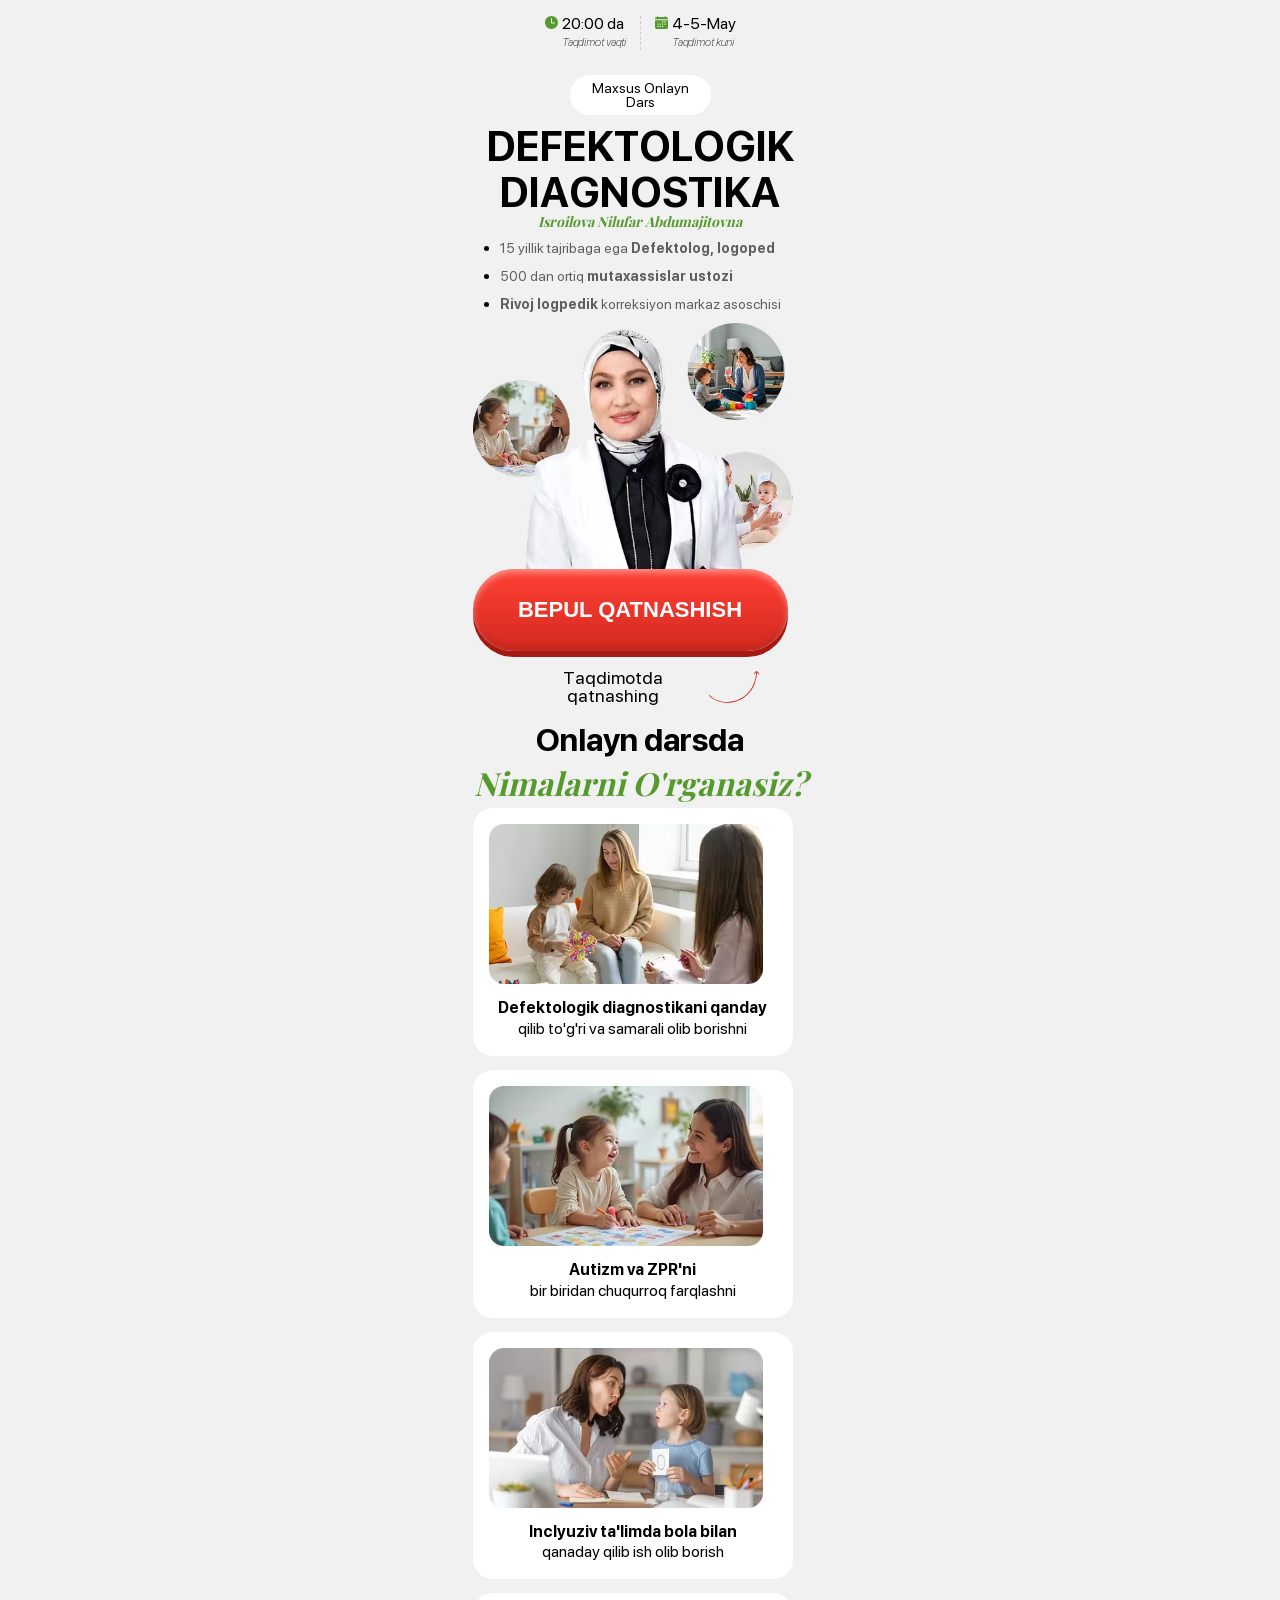
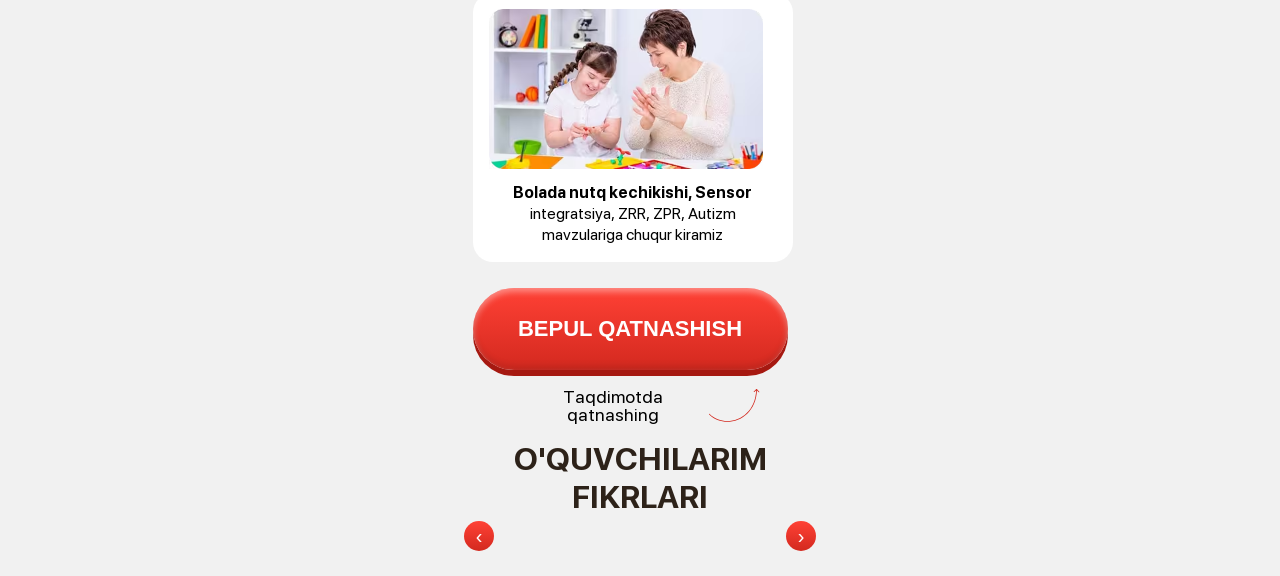
==== commit 11eff291: "Add files via upload" ====
--- a/a/index.html
+++ b/a/index.html
@@ -6,7 +6,7 @@
   <meta name="viewport" content="width=device-width, initial-scale=1.0">
   <title>Isroilova Nilufar Abdumajitovna</title>
   <style>
-   * { margin: 0; padding: 0; box-sizing: border-box } body { background-color: #F1F1F1 } .header { padding-top: 16px; padding-bottom: 24px } .header__container { max-width: 375px; margin-left: auto; margin-right: auto; padding-left: 20px; padding-right: 20px; display: flex; align-items: start; justify-content: center; gap: 14px } .header__row { display: flex; align-items: start; gap: 4px; border-right: 1px dashed #CBCBCB; padding-right: 14px } .header__row__1 { display: flex; align-items: start; gap: 4px } .right__text { font-family: SFProDisplayRegular; font-weight: 400; font-size: 16px; line-height: 100%; color: #000 } .right__span { margin-top: 5px; font-family: SFProDisplayThin; font-weight: 200; font-size: 11px; line-height: 100% } .hero { padding-top: 1px; padding-bottom: 15px } .hero__container { max-width: 375px; margin-left: auto; margin-right: auto; padding-left: 20px; padding-right: 20px } .hero__text { font-family: SFProDisplayRegular; font-weight: 400; font-size: 14px; line-height: 100%; text-align: center; color: #000; background-color: #FFF; padding: 6px 10px; max-width: 141px; width: 100%; margin-left: auto; margin-right: auto; margin-bottom: 8px; border-radius: 50px } .hero__title { font-family: SFProDisplayBold; font-weight: 700; font-size: clamp(26px, 11vw, 42px); line-height: 110.00000000000001%; text-align: center; margin-left: auto; margin-right: auto } .hero__inner { margin-left: auto; margin-right: auto; display: flex; align-items: center; flex-direction: column } .inner__text { font-family: PlayfairDisplay; font-weight: 700; font-size: 14px; line-height: 100%; color: #559A2D; font-style: italic } .nav__list { margin-top: 10px; display: flex; align-items: start; flex-direction: column; gap: 10px; margin-bottom: 10px } .nav__link { font-family: SFProDisplayRegular; font-weight: 400; font-size: 14px; line-height: 120%; text-decoration: none; color: #5E5E5E } .nav__link span { font-family: SFProDisplayBold; font-weight: 700; font-size: 14px; line-height: 120% } .logo { height: auto; max-width: 320px; width: 100% } .hero__btn { margin-top: -48px; font-family: 'SF Pro Display', sans-serif; font-weight: 700; font-size: 22px; line-height: 100%; text-align: center; text-transform: uppercase; color: #FFF; max-width: 315px; width: 100%; padding: 30px 0; cursor: pointer; border: none; border-radius: 100px; background: linear-gradient(180deg, #FF4135 0%, #D3291F 100%); box-shadow: 0 6px 0 0 #A61911, inset 0 4px 6px rgb(255 255 255 / .4), inset 0 -4px 6px rgb(0 0 0 / .1); transition: all 0.2s ease; margin-left: auto; margin-right: auto } .hero__btn:active { transform: translateY(3px); box-shadow: 0 3px 0 0 #A61911, inset 0 4px 6px rgb(255 255 255 / .4) } .hero__box { margin-top: 18px; gap: 4px; display: flex; align-items: center; margin-left: auto; margin-right: auto; max-width: 240px; width: 100% } .hero__box__text { font-family: SFProDisplayRegular; font-weight: 400; font-size: 18px; line-height: 100%; text-align: center } .arrow { height: auto } .online { padding-top: 0; padding-bottom: 16px } .online__container { max-width: 375px; margin-left: auto; margin-right: auto; padding-left: 20px; padding-right: 20px } .online__title { font-family: SFProDisplayBold; font-weight: 700; font-style: Bold; font-size: clamp(24px, 7vw, 32px); line-height: 130%; text-align: center; margin-bottom: 2px } .online__title span { font-family: PlayfairDisplay; font-weight: 700; font-style: Bold; font-style: italic; font-size: clamp(24px, 7vw, 32px); line-height: 130%; text-align: center; color: #559A2D; text-transform: capitalize } .wrapper { margin-bottom: 60px } .wrapper__col { max-width: 320px; width: 100%; padding: 16px; background-color: #fff; margin-bottom: 14px; border-radius: 20px } .hero__img { margin-bottom: 10px; max-width: 274px; width: 100%; margin-left: auto; margin-right: auto; height: auto } .col__text { font-family: SFProDisplayRegular; font-weight: 400; font-size: 16px; line-height: 130%; text-align: center } .col__text b { font-family: SFProDisplayBold; font-weight: 700; font-size: 16px; line-height: 130%; text-align: center } @media (max-width:340px) { .col__text b { font-size: 15px; } } .thought__container { max-width: 375px; margin: 0 auto; padding: 0 20px; } .thought__box { padding-bottom: 40px; } .thought__title { font-family: SFProDisplayBold, Inter, sans-serif; font-weight: 800; font-size: 32px; line-height: 120%; text-align: center; text-transform: uppercase; color: #2D2219; margin-bottom: 20px; } .thought__slider { position: relative; max-width: 252px; margin: 0 auto; } .thought__track { overflow: hidden; border-radius: 20px; } .thought__slides { display: flex; transition: transform .35s ease; will-change: transform; } .thought__slide { flex: 0 0 100%; display: block; width: 100%; height: auto; cursor: pointer; } .thought__nav { position: absolute; top: 50%; transform: translateY(-50%); width: 30px; height: 30px; border-radius: 50%; border: none; background: linear-gradient(180deg, #FF4135 0%, #D3291F 100%); color: white; font-size: 20px; line-height: 1; cursor: pointer; display: flex; align-items: center; justify-content: center; z-index: 2; } .thought__nav--prev { left: -50px; } .thought__nav--next { right: -50px; } @media (max-width:340px) { .thought__nav--prev { left: -33px; } .thought__nav--next { right: -33px; } }
+  *{margin:0;padding:0;box-sizing:border-box}body{background-color:#F1F1F1}.header{padding-top:16px;padding-bottom:24px}.header__container{max-width:375px;margin-left:auto;margin-right:auto;padding-left:20px;padding-right:20px;display:flex;align-items:start;justify-content:center;gap:14px}.header__row{display:flex;align-items:start;gap:4px;border-right:1px dashed #CBCBCB;padding-right:14px}.header__row__1{display:flex;align-items:start;gap:4px}.right__text{font-family:SFProDisplayRegular;font-weight:400;font-size:16px;line-height:100%;color:#000}.right__span{margin-top:5px;font-family:SFProDisplayThin;font-weight:200;font-size:11px;line-height:100%}.hero{padding-top:1px;padding-bottom:15px}.hero__container{max-width:375px;margin-left:auto;margin-right:auto;padding-left:20px;padding-right:20px}.hero__text{font-family:SFProDisplayRegular;font-weight:400;font-size:14px;line-height:100%;text-align:center;color:#000;background-color:#FFF;padding:6px 10px;max-width:141px;width:100%;margin-left:auto;margin-right:auto;margin-bottom:8px;border-radius:50px}.hero__title{font-family:SFProDisplayBold;font-weight:700;font-size:clamp(26px, 11vw, 42px);line-height:110.00000000000001%;text-align:center;margin-left:auto;margin-right:auto}.hero__inner{margin-left:auto;margin-right:auto;display:flex;align-items:center;flex-direction:column}.inner__text{font-family:PlayfairDisplay;font-weight:700;font-size:14px;line-height:100%;color:#559A2D;font-style:italic}.nav__list{margin-top:10px;display:flex;align-items:start;flex-direction:column;gap:10px;margin-bottom:10px}.nav__link{font-family:SFProDisplayRegular;font-weight:400;font-size:14px;line-height:120%;text-decoration:none;color:#5E5E5E}.nav__link span{font-family:SFProDisplayBold;font-weight:700;font-size:14px;line-height:120%}.logo{height:auto;max-width:320px;width:100%}.hero__btn{margin-top:-48px;font-family:'SF Pro Display' , sans-serif;font-weight:700;font-size:22px;line-height:100%;text-align:center;text-transform:uppercase;color:#FFF;max-width:315px;width:100%;padding:30px 0;cursor:pointer;border:none;border-radius:100px;background:linear-gradient(180deg, #FF4135 0%, #D3291F 100%);box-shadow:0 6px 0 0 #A61911, inset 0 4px 6px rgb(255 255 255 / .4), inset 0 -4px 6px rgb(0 0 0 / .1);transition:all 0.2s ease;margin-left:auto;margin-right:auto}.hero__btn:active{transform:translateY(3px);box-shadow:0 3px 0 0 #A61911, inset 0 4px 6px rgb(255 255 255 / .4)}.hero__box{margin-top:18px;gap:4px;display:flex;align-items:center;margin-left:auto;margin-right:auto;max-width:240px;width:100%}.hero__box__text{font-family:SFProDisplayRegular;font-weight:400;font-size:18px;line-height:100%;text-align:center}.arrow{height:auto}.online{padding-top:0;padding-bottom:16px}.online__container{max-width:375px;margin-left:auto;margin-right:auto;padding-left:20px;padding-right:20px}.online__title{font-family:SFProDisplayBold;font-weight:700;font-style:Bold;font-size:clamp(24px, 7vw, 32px);line-height:130%;text-align:center;margin-bottom:2px}.online__title span{font-family:PlayfairDisplay;font-weight:700;font-style:Bold;font-style:italic;font-size:clamp(24px, 7vw, 32px);line-height:130%;text-align:center;color:#559A2D;text-transform:capitalize}.wrapper{margin-bottom:60px}.wrapper__col{max-width:320px;width:100%;padding:16px;background-color:#fff;margin-bottom:14px;border-radius:20px}.hero__img{margin-bottom:10px;max-width:274px;width:100%;margin-left:auto;margin-right:auto;height:auto}.col__text{font-family:SFProDisplayRegular;font-weight:400;font-size:16px;line-height:130%;text-align:center}.col__text b{font-family:SFProDisplayBold;font-weight:700;font-size:16px;line-height:130%;text-align:center}@media (max-width:340px){.col__text b{font-size:15px}}.thought__container{max-width:375px;margin:0 auto;padding:0 20px}.thought__box{padding-bottom:40px}.thought__title{font-family:SFProDisplayBold, Inter, sans-serif;font-weight:800;font-size:32px;line-height:120%;text-align:center;text-transform:uppercase;color:#2D2219;margin-bottom:20px}.thought__slider{position:relative;max-width:252px;margin:0 auto}.thought__track{overflow:hidden;border-radius:20px}.thought__slides{display:flex;transition:transform .35s ease;will-change:transform}.thought__slide{flex:0 0 100%;display:block;width:100%;height:auto;cursor:pointer}.thought__nav{position:absolute;top:50%;transform:translateY(-50%);width:30px;height:30px;border-radius:50%;border:none;background:linear-gradient(180deg, #FF4135 0%, #D3291F 100%);color:white;font-size:20px;line-height:1;cursor:pointer;display:flex;align-items:center;justify-content:center;z-index:2}.thought__nav--prev{left:-50px}.thought__nav--next{right:-50px}@media (max-width:340px){.thought__nav--prev{left:-33px}.thought__nav--next{right:-33px}}
   </style>
   <link rel="stylesheet" href="./css/main.css" media="print" onload="this.media='all'" />
   <noscript>
@@ -125,11 +125,15 @@
             <button class="thought__nav thought__nav--prev" type="button" aria-label="Oldingi">‹</button>
             <div class="thought__track">
               <div class="thought__slides">
-                <img class="thought__slide" src="./images/thought.avif" width="252" height="312" alt="O'quvchi fikri 1" loading="lazy" decoding="async">
-                <img class="thought__slide" src="./images/thought.avif" width="252" height="312" alt="O'quvchi fikri 2" loading="lazy" decoding="async">
-                <img class="thought__slide" src="./images/thought.avif" width="252" height="312" alt="O'quvchi fikri 3" loading="lazy" decoding="async">
-                <img class="thought__slide" src="./images/thought.avif" width="252" height="312" alt="O'quvchi fikri 4" loading="lazy" decoding="async">
-                <img class="thought__slide" src="./images/thought.avif" width="252" height="312" alt="O'quvchi fikri 5" loading="lazy" decoding="async">
+                <wistia-player class="thought__slide" media-id="9cqbqv24zo" aspect="0.5504587155963303"></wistia-player>
+                <wistia-player class="thought__slide" media-id="c8r5y6frlx" aspect="0.5625"></wistia-player>
+                <wistia-player class="thought__slide" media-id="oeoko71sqq" aspect="0.5625"></wistia-player>
+                <wistia-player class="thought__slide" media-id="u3kw3vz767" aspect="0.5625"></wistia-player>
+                <wistia-player class="thought__slide" media-id="g8stmuk4ng" aspect="0.5625"></wistia-player>
+                <wistia-player class="thought__slide" media-id="36p9sds0kf" aspect="0.5625"></wistia-player>
+                <wistia-player class="thought__slide" media-id="hwzj7yz9m5" aspect="0.5625"></wistia-player>
+                <wistia-player class="thought__slide" media-id="tekgsuj789" aspect="0.5625"></wistia-player>
+                <wistia-player class="thought__slide" media-id="h465lw0l1l" aspect="0.5625"></wistia-player>
               </div>
             </div>
             <button class="thought__nav thought__nav--next" type="button" aria-label="Keyingi">›</button>
@@ -186,6 +190,9 @@
     </div>
   </div>
 
+   <script defer>
+      !function(){var t=document.querySelector(".slider-container");function e(){var t=document.createElement("script");t.src="https://fast.wistia.com/player.js",t.async=!0,document.head.appendChild(t)}if(!t||!("IntersectionObserver"in window))return void e();var n=new IntersectionObserver(function(t){t.forEach(function(t){t.isIntersecting&&(e(),n.disconnect())})},{rootMargin:"300px"});n.observe(t)}();
+    </script>
 
   <script defer src="/js/phoneFormatter.js"></script>
   <script defer src="/js/app.js"></script>
